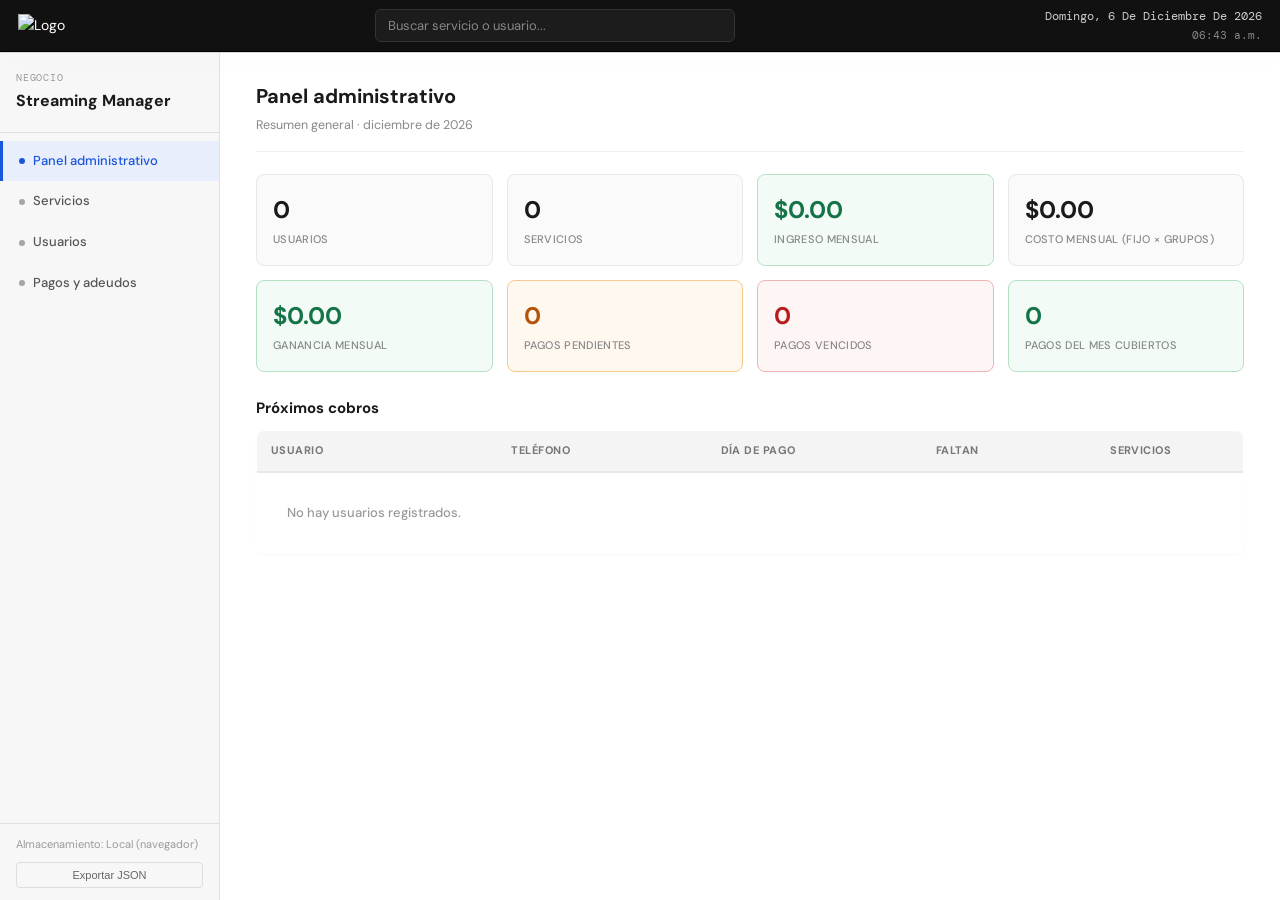
==== index1.html @ c53dc5b7 "Rename index.html to index1.html" ====
<!DOCTYPE html>
<html lang="es">
<head>
<meta charset="UTF-8" />
<meta name="viewport" content="width=device-width, initial-scale=1.0" />
<title>Gestión de Streaming</title>
<link rel="icon" type="image/png" href="https://raw.githubusercontent.com/cdelgadoffs/CGD/37dfce32a3b2aa5775fc4723b6bd94bf1e14fd45/cdelgado.PNG" />
<style>
/* (estilos iguales a la versión anterior) */
@import url('https://fonts.googleapis.com/css2?family=DM+Sans:wght@300;400;500;600;700&family=DM+Mono:wght@400;500&display=swap');
* { box-sizing: border-box; margin: 0; padding: 0; }
body { font-family: 'DM Sans', sans-serif; background: #fff; color: #1a1a1a; font-size: 14px; line-height: 1.6; }
.shell { display: flex; flex-direction: column; height: 100vh; overflow: hidden; }

/* TOPBAR */
.topbar {
  height: 52px; min-height: 52px; background: #111; color: #fff;
  display: flex; align-items: center; justify-content: space-between;
  padding: 0 18px; flex-shrink: 0; border-bottom: 1px solid #000;
}
.topbar .logo-slot { display: flex; align-items: center; height: 32px; }
.topbar .logo-slot img { max-height: 32px; display: block; }
.topbar .logo-slot .logo-placeholder { font-size: 12px; color: #777; font-family: 'DM Mono', monospace; letter-spacing: .05em; }
.topbar .datetime { text-align: right; font-family: 'DM Mono', monospace; }
.topbar .datetime .fecha { font-size: 12px; color: #ccc; text-transform: capitalize; }
.topbar .datetime .hora { font-size: 11px; color: #888; margin-top: 1px; }

.body-shell { display: flex; flex: 1; overflow: hidden; }

.topbar .search-slot { flex: 1; display: flex; justify-content: center; padding: 0 20px; }
.topbar .search-input { width: 100%; max-width: 360px; padding: 7px 12px; border-radius: 6px; border: 1px solid #333; background: #1c1c1c; color: #fff; font-size: 13px; font-family: inherit; }
.topbar .search-input::placeholder { color: #888; }
.topbar .search-input:focus { outline: none; border-color: #1a56db; background: #222; }

.search-backdrop { position: fixed; top: 52px; left: 0; right: 0; bottom: 0; background: rgba(0,0,0,.15); backdrop-filter: blur(4px); -webkit-backdrop-filter: blur(4px); z-index: 400; display: none; }
.search-backdrop.active { display: block; }
.search-results {
  position: fixed; top: 52px; left: 0; right: 0; width: 100%;
  max-height: 0; overflow: hidden;
  background: #eef0f2; border-bottom: 1px solid #d5d8db;
  box-shadow: 0 6px 24px rgba(0,0,0,.18); z-index: 401;
  transition: max-height .25s ease;
}
.search-results.active { max-height: 75vh; overflow-y: auto; }
.sr-topbar { position: sticky; top: 0; background: #e4e7ea; border-bottom: 1px solid #d0d3d6; padding: 14px 24px; display: flex; justify-content: space-between; align-items: center; z-index: 2; }
.sr-topbar .sr-count { font-size: 12px; color: #777; }
.sr-close { background: none; border: none; font-size: 18px; color: #777; cursor: pointer; }
.sr-close:hover { color: #1a1a1a; }
.sr-group { padding: 16px 24px 6px; font-size: 11px; text-transform: uppercase; letter-spacing: .04em; color: #888; font-weight: 700; }
.sr-card { margin: 0 24px 18px; border: 1px solid #d9dbde; background: #fbfbfc; padding: 16px 18px; border-radius: 4px; }
.sr-card .sr-card-head { display: flex; justify-content: space-between; align-items: center; margin-bottom: 12px; gap: 10px; }
.sr-card .sr-card-title { font-size: 15px; font-weight: 700; }
.sr-card .sr-mini-grid { display: grid; grid-template-columns: repeat(auto-fit, minmax(150px, 1fr)); gap: 10px; margin-bottom: 12px; }
.sr-card .sr-field label { display: block; font-size: 10.5px; font-weight: 600; color: #888; margin-bottom: 3px; text-transform: uppercase; letter-spacing: .02em; }
.sr-card .sr-field input, .sr-card .sr-field select { width: 100%; padding: 6px 8px; border: 1px solid #ddd; font-size: 12.5px; font-family: inherit; background: #fff; }
.sr-stats-row { display: grid; grid-template-columns: repeat(auto-fit, minmax(130px, 1fr)); gap: 10px; margin-bottom: 12px; }
.sr-stat { background: #f1f2f4; border: 1px solid #dfe1e3; padding: 10px 12px; }
.sr-stat .n { font-size: 17px; font-weight: 700; color: #1a1a1a; }
.sr-stat .l { font-size: 10px; color: #888; font-weight: 600; text-transform: uppercase; letter-spacing: .02em; margin-top: 2px; }
.sr-stat.good { background: #eaf7ee; border-color: #cdebd6; }
.sr-stat.good .n { color: #157347; }
.sr-stat.warn { background: #fdf3e3; border-color: #f2ddb2; }
.sr-stat.warn .n { color: #b45309; }
.sr-stat.danger { background: #fbe9e9; border-color: #f0c4c4; }
.sr-stat.danger .n { color: #b91c1c; }
.sr-subhead { font-size: 11px; text-transform: uppercase; letter-spacing: .03em; color: #888; font-weight: 700; margin-top: 14px; margin-bottom: 4px; }
.sr-card table { width: 100%; border-collapse: collapse; margin-top: 8px; background: #fff; }
.sr-card table th { text-align: center; font-size: 10px; text-transform: uppercase; color: #999; padding: 7px 8px; border-bottom: 2px solid #eee; }
.sr-card table th:first-child { text-align: left; }
.sr-card table td { padding: 7px 8px; font-size: 12px; border-bottom: 1px solid #f2f2f2; text-align: center; }
.sr-card table td:first-child { text-align: left; }
.sr-card table tbody tr:nth-child(even) { background: #fbfbfc; }
.sr-card table td input, .sr-card table td select { padding: 4px 6px; font-size: 11.5px; border: 1px solid #ddd; width: 100%; font-family: inherit; text-align: left; }
.sr-empty { padding: 30px 24px; color: #999; font-size: 13px; text-align: center; }
.sr-collapse { border: 1px solid #d9dbde; border-radius: 4px; margin-top: 10px; background: #fff; }
.sr-collapse summary { cursor: pointer; padding: 8px 12px; font-size: 12px; font-weight: 700; color: #555; list-style: none; }
.sr-collapse summary::-webkit-details-marker { display: none; }
.sr-collapse summary::before { content: "▸ "; }
.sr-collapse[open] summary::before { content: "▾ "; }
.sr-collapse table { margin-top: 0; border-top: 1px solid #eee; }
.sr-2col { display: grid; grid-template-columns: 1fr 1fr; gap: 14px; }
.sr-2col-box { max-height: 260px; overflow-y: auto; }
@media (max-width: 720px) { .sr-2col { grid-template-columns: 1fr; } }
@media (max-width: 820px) {
  .search-results { width: 100%; }
  .sr-card .sr-mini-grid { grid-template-columns: 1fr; }
}

/* SIDEBAR PRINCIPAL */
.sidebar { width: 220px; min-width: 220px; border-right: 1px solid #e0e0e0; background: #f7f7f7; display: flex; flex-direction: column; flex-shrink: 0; }
.sb-header { padding: 18px 16px; border-bottom: 1px solid #e0e0e0; }
.sb-badge { font-family: 'DM Mono', monospace; font-size: 10px; color: #999; letter-spacing: .08em; text-transform: uppercase; }
.sb-title { font-size: 16px; font-weight: 700; margin-top: 2px; }
.sb-nav { padding: 8px 0; flex: 1; overflow-y: auto; }
.nav-item { display: flex; align-items: center; gap: 8px; padding: 10px 16px; cursor: pointer; border-left: 3px solid transparent; font-size: 13px; color: #555; transition: all .15s; font-weight: 500; }
.nav-item:hover { background: #ececec; color: #1a1a1a; }
.nav-item.active { border-left-color: #1a56db; background: #e8eefc; color: #1a56db; }
.nav-dot { width: 6px; height: 6px; border-radius: 50%; background: currentColor; opacity: .5; flex-shrink: 0; }
.nav-item.active .nav-dot { opacity: 1; }
.sb-footer { padding: 12px 16px; border-top: 1px solid #e0e0e0; font-size: 11px; color: #999; }
.sb-footer button { width: 100%; margin-top: 8px; background: none; border: 1px solid #ddd; border-radius: 4px; padding: 6px; font-size: 11px; color: #666; cursor: pointer; }
.sb-footer button:hover { background: #eee; }

/* SIDEBAR 2: SERVICIOS */
.sidebar-secundario {
  width: 240px;
  min-width: 240px;
  border-right: 1px solid #e8e8e8;
  background: #fafafa;
  display: flex;
  flex-direction: column;
  flex-shrink: 0;
}
.sidebar-secundario.hidden { display: none; }
.ss-header { padding: 12px 16px; border-bottom: 1px solid #e8e8e8; display: flex; align-items: center; justify-content: space-between; gap: 8px; }
.ss-header .ss-title { font-size: 13px; font-weight: 700; }
.ss-header .ss-count { font-size: 11px; color: #999; margin-top: 2px; }
.ss-add { background: #1a1a1a; color: #fff; border: none; width: 26px; height: 26px; border-radius: 5px; font-size: 16px; cursor: pointer; flex-shrink: 0; display: flex; align-items: center; justify-content: center; }
.ss-add:hover { background: #333; }
.ss-list { flex: 1; overflow-y: auto; padding: 6px 0; }
.ss-item { padding: 10px 16px; cursor: pointer; border-left: 3px solid transparent; transition: all .15s; }
.ss-item:hover { background: #eee; }
.ss-item.active { border-left-color: #1a56db; background: #e8eefc; }
.ss-item-flash { background: #c7d9f9 !important; }
.ss-item .ss-item-title { font-size: 13px; font-weight: 600; color: #1a1a1a; }
.ss-item .ss-item-sub { font-size: 11px; color: #888; margin-top: 2px; }
.ss-item .ss-expand-icon { font-size: 12px; color: #aaa; margin-left: 8px; }
.ss-empty { padding: 24px 16px; color: #999; font-size: 12px; text-align: center; }

/* SIDEBAR 3: GRUPOS INTERNOS DEL SERVICIO */
.sidebar-grupos {
  width: 200px;
  min-width: 200px;
  border-right: 1px solid #e8e8e8;
  background: #f3f3f3;
  display: flex;
  flex-direction: column;
  flex-shrink: 0;
}
.sidebar-grupos.hidden { display: none; }
.sg-header { padding: 12px 14px; border-bottom: 1px solid #e8e8e8; display: flex; align-items: center; justify-content: space-between; }
.sg-header .sg-title { font-size: 12px; font-weight: 700; text-transform: uppercase; letter-spacing: .04em; color: #666; }
.sg-add { background: #1a1a1a; color: #fff; border: none; width: 24px; height: 24px; border-radius: 4px; font-size: 14px; cursor: pointer; display: flex; align-items: center; justify-content: center; }
.sg-add:hover { background: #333; }
.sg-list { flex: 1; overflow-y: auto; padding: 4px 0; }
.sg-item {
  padding: 8px 14px;
  cursor: pointer;
  border-left: 3px solid transparent;
  transition: all .15s;
}
.sg-item:hover { background: #e8e8e8; }
.sg-item.active { border-left-color: #1a56db; background: #e0e8f7; }
.sg-item .sg-item-title { font-size: 12.5px; font-weight: 600; color: #1a1a1a; }
.sg-item .sg-item-sub { font-size: 10px; color: #888; margin-top: 1px; }

/* MAIN */
.main { flex: 1; overflow-y: auto; padding: 28px 36px; background: #fff; }
.page-header { margin-bottom: 22px; padding-bottom: 16px; border-bottom: 1px solid #eee; display: flex; justify-content: space-between; align-items: flex-end; flex-wrap: wrap; gap: 12px; }
.page-title { font-size: 20px; font-weight: 700; }
.page-sub { font-size: 12.5px; color: #888; margin-top: 3px; }

/* BUTTONS */
.btn { border: none; border-radius: 5px; font-size: 13px; font-weight: 500; cursor: pointer; padding: 8px 16px; transition: background .15s; font-family: inherit; }
.btn-primary { background: #1a1a1a; color: #fff; }
.btn-primary:hover { background: #333; }
.btn-outline { background: none; border: 1px solid #ccc; color: #444; }
.btn-outline:hover { background: #f0f0f0; }
.btn-danger { background: none; border: 1px solid #f0b4b4; color: #b91c1c; }
.btn-danger:hover { background: #fee2e2; }
.btn-sm { padding: 4px 10px; font-size: 12px; }
.btn:disabled { opacity: .4; cursor: not-allowed; }

/* CARDS / GRID */
.grid-cards { display: grid; grid-template-columns: repeat(auto-fill, minmax(220px, 1fr)); gap: 14px; margin-bottom: 24px; }
.stat-card { background: #fafafa; border: 1px solid #e8e8e8; border-radius: 8px; padding: 16px; }
.stat-card .n { font-size: 24px; font-weight: 700; }
.stat-card .l { font-size: 11px; color: #888; font-weight: 500; margin-top: 2px; text-transform: uppercase; letter-spacing: .03em; }
.stat-card.warn { border-color: #f5c98f; background: #fff8ef; }
.stat-card.warn .n { color: #b45309; }
.stat-card.danger { border-color: #f0b4b4; background: #fef5f5; }
.stat-card.danger .n { color: #b91c1c; }
.stat-card.good { border-color: #b7e0c4; background: #f2fbf5; }
.stat-card.good .n { color: #157347; }

/* TABLE */
table { width: 100%; border-collapse: collapse; background: #fff; border: 1px solid #e5e5e5; border-radius: 8px; overflow: hidden; box-shadow: 0 1px 2px rgba(0,0,0,.03); }
thead th { background: #f4f4f5; text-align: center; font-size: 11px; text-transform: uppercase; letter-spacing: .04em; color: #777; font-weight: 700; padding: 11px 14px; border-bottom: 2px solid #e8e8e8; }
thead th:first-child { text-align: left; }
tbody td { padding: 11px 14px; border-bottom: 1px solid #f2f2f2; font-size: 13px; vertical-align: middle; text-align: center; }
tbody td:first-child { text-align: left; font-weight: 500; }
tbody tr:last-child td { border-bottom: none; }
tbody tr:nth-child(even) { background: #fbfbfc; }
tbody tr:hover { background: #f0f4fb; }
.tbl-actions { display: flex; gap: 6px; justify-content: center; }
.empty-row td { text-align: center; color: #999; padding: 30px; }

.badge { display: inline-block; padding: 2px 8px; border-radius: 10px; font-size: 11px; font-weight: 500; }
.badge-ok { background: #e2f6e8; color: #157347; }
.badge-warn { background: #fdf0dc; color: #b45309; }
.badge-danger { background: #fde3e3; color: #b91c1c; }
.badge-neutral { background: #eee; color: #666; }
.fila-urgente { background: #fef2f2 !important; }
.fila-urgente:hover { background: #fde3e3 !important; }

/* FORM */
.form-row { margin-bottom: 14px; }
.form-row label { display: block; font-size: 12.5px; font-weight: 600; margin-bottom: 5px; color: #333; }
.form-row .hint { font-size: 11px; color: #999; margin-top: 3px; }
input[type=text], input[type=number], input[type=tel], input[type=password], select, textarea {
  width: 100%; padding: 8px 10px; border: 1px solid #ddd; border-radius: 5px; font-size: 13px; font-family: inherit; background: #fff;
}
input:focus, select:focus, textarea:focus { outline: none; border-color: #1a56db; }
.form-grid2 { display: grid; grid-template-columns: 1fr 1fr; gap: 12px; }
.chip-list { display: flex; flex-wrap: wrap; gap: 6px; margin-top: 6px; }
.chip { display: flex; align-items: center; gap: 6px; background: #eef2ff; color: #1a56db; border-radius: 14px; padding: 4px 10px; font-size: 12px; }
.chip button { background: none; border: none; color: #1a56db; cursor: pointer; font-weight: 700; font-size: 13px; line-height: 1; }

/* MODAL */
.modal-overlay { position: fixed; inset: 0; background: rgba(0,0,0,.4); display: none; align-items: center; justify-content: center; z-index: 1000; padding: 20px; }
.modal-overlay.active { display: flex; }
.modal-content { background: #fff; border-radius: 10px; padding: 22px 26px; max-width: 600px; width: 100%; max-height: 88vh; overflow-y: auto; box-shadow: 0 20px 40px rgba(0,0,0,.2); }
.modal-content h3 { font-size: 17px; font-weight: 700; margin-bottom: 16px; }
.modal-content-wide { max-width: 660px; }
.modal-section { border-top: 1px solid #eee; margin-top: 18px; padding-top: 16px; }
.modal-section:first-of-type { border-top: none; margin-top: 0; padding-top: 0; }
.modal-section-title { font-size: 11px; text-transform: uppercase; letter-spacing: .04em; color: #888; font-weight: 700; margin-bottom: 12px; }
.modal-actions { display: flex; gap: 10px; justify-content: flex-end; margin-top: 18px; }

/* Campos personalizados en servicio */
.campo-item { display: flex; align-items: center; gap: 8px; margin-bottom: 6px; }
.campo-item input { flex: 1; }
.campo-item .btn-remove { background: none; border: none; color: #b91c1c; cursor: pointer; font-size: 14px; }

/* Grupos internos en modal servicio - lista de nombres */
.grupo-interno-item {
  display: flex;
  align-items: center;
  gap: 8px;
  margin-bottom: 6px;
  background: #fafafa;
  padding: 6px 10px;
  border-radius: 4px;
  border: 1px solid #eee;
}
.grupo-interno-item input { flex: 1; }
.grupo-interno-item .btn-remove { background: none; border: none; color: #b91c1c; cursor: pointer; font-size: 14px; }

/* Asignación con campos personalizados y grupo interno */
.svc-assign-block { border: 1px solid #e8e8e8; border-radius: 6px; padding: 12px; margin-bottom: 10px; background: #fafafa; }
.svc-assign-block .top { display: flex; justify-content: space-between; align-items: center; margin-bottom: 8px; }
.svc-assign-block .top strong { font-size: 13px; }
.svc-assign-block .remove-btn { background: none; border: none; color: #b91c1c; cursor: pointer; font-size: 12px; }
.svc-assign-block .detalle { font-size: 12px; color: #666; margin-top: 4px; }
.svc-assign-block .detalle span { display: inline-block; margin-right: 12px; }

/* DISPARADOR VERTICAL: HISTORIAL DE PAGOS */
.historial-trigger {
  position: fixed;
  top: 50%;
  right: 0;
  transform: translateY(-50%);
  writing-mode: vertical-rl;
  transform-origin: center;
  background: #1a1a1a;
  color: #fff;
  border: none;
  border-radius: 6px 0 0 6px;
  padding: 16px 8px;
  font-size: 11.5px;
  font-weight: 600;
  letter-spacing: .04em;
  cursor: pointer;
  z-index: 500;
  display: none;
  align-items: center;
  gap: 6px;
  transition: right .22s ease, background .15s;
  box-shadow: -2px 0 6px rgba(0,0,0,.12);
}
.historial-trigger span { transform: rotate(180deg); display: inline-block; }
.historial-trigger:hover { background: #333; }
.historial-trigger.visible { display: inline-flex; }
@media (max-width: 720px) { .historial-trigger { display: none !important; } }

/* SIDEBAR DERECHO: HISTORIAL DE PAGOS DEL USUARIO */
.sidebar-historial {
  width: 280px;
  min-width: 280px;
  border-left: 1px solid #e8e8e8;
  background: #fafafa;
  display: flex;
  flex-direction: column;
  flex-shrink: 0;
}
.sidebar-historial.hidden { display: none; }
.sh-header { padding: 14px 16px; border-bottom: 1px solid #e8e8e8; display: flex; align-items: center; justify-content: space-between; }
.sh-header .sh-title { font-size: 13px; font-weight: 700; }
.sh-header .sh-sub { font-size: 11px; color: #999; margin-top: 2px; }
.sh-close { background: none; border: none; font-size: 16px; color: #999; cursor: pointer; }
.sh-close:hover { color: #1a1a1a; }
.sh-list { flex: 1; overflow-y: auto; padding: 10px 12px; }
.sh-item { display: flex; align-items: center; justify-content: space-between; gap: 8px; padding: 10px 12px; border-radius: 6px; background: #fff; border: 1px solid #eee; margin-bottom: 8px; }
.sh-item.sh-current { border-color: #1a56db; background: #eef2fd; }
.sh-item-main { display: flex; flex-direction: column; gap: 2px; }
.sh-item-label { font-size: 12.5px; font-weight: 600; color: #1a1a1a; text-transform: capitalize; }
.sh-current-tag { font-size: 10px; color: #1a56db; font-weight: 700; text-transform: uppercase; letter-spacing: .03em; }
.sh-item-monto { font-size: 11px; color: #999; }
.sh-empty { padding: 24px 12px; color: #999; font-size: 12px; text-align: center; }
@media (max-width: 720px) {
  .sidebar-historial { display: none !important; }
}

/* Acordeón de servicios y accesos (dashboard de usuario) */
.svc-acc-list { display: flex; flex-direction: column; gap: 10px; }
.svc-acc-item { border: 1px solid #e5e5e5; border-radius: 8px; background: #fff; overflow: hidden; }
.svc-acc-header { display: flex; align-items: center; justify-content: space-between; gap: 10px; padding: 12px 16px; cursor: pointer; background: #fafafa; transition: background .15s; }
.svc-acc-header:hover { background: #eef2fb; }
.svc-acc-title { display: flex; align-items: center; gap: 10px; flex-wrap: wrap; }
.svc-badge { display: inline-block; background: #1a1a1a; color: #fff; padding: 4px 11px; border-radius: 5px; font-size: 12.5px; font-weight: 600; }
.svc-acc-sub { font-size: 12px; color: #888; }
.svc-acc-caret { color: #999; font-size: 11px; transition: transform .18s; flex-shrink: 0; }
.svc-acc-item.expanded .svc-acc-caret { transform: rotate(180deg); }
.svc-acc-body { max-height: 0; overflow: hidden; transition: max-height .22s ease; border-top: 1px solid transparent; }
.svc-acc-item.expanded .svc-acc-body { max-height: 600px; border-top-color: #eee; }
.svc-kv { display: flex; flex-direction: column; padding: 4px 16px 10px; }
.svc-kv-row { display: flex; align-items: baseline; gap: 14px; padding: 10px 0; border-bottom: 1px solid #f4f4f4; }
.svc-kv-row:last-child { border-bottom: none; }
.svc-kv-label { flex: 0 0 160px; font-size: 10.5px; text-transform: uppercase; letter-spacing: .05em; color: #999; font-weight: 700; }
.svc-kv-value { flex: 1; font-size: 13.5px; color: #1a1a1a; font-weight: 500; word-break: break-word; }
.svc-kv-value.muted { color: #b3b3b3; font-weight: 400; font-style: italic; }

.placeholder-msg { padding: 50px 20px; text-align: center; color: #999; }
.toast { position: fixed; bottom: 20px; right: 20px; background: #1a1a1a; color: #fff; padding: 10px 18px; border-radius: 6px; font-size: 13px; z-index: 2000; opacity: 0; transform: translateY(10px); transition: all .2s; pointer-events: none; }
.toast.show { opacity: 1; transform: translateY(0); }

@media (max-width: 720px) {
  .body-shell { flex-direction: column; height: auto; overflow: visible; }
  .sidebar, .sidebar-grupos, .sidebar-secundario { width: 100%; min-width: unset; flex-direction: row; overflow-x: auto; }
  .sb-header, .sb-footer, .sg-header, .ss-header { display: none; }
  .sb-nav, .sg-list, .ss-list { display: flex; padding: 6px; }
  .nav-item, .sg-item, .ss-item { border-left: none; border-bottom: 3px solid transparent; white-space: nowrap; }
  .nav-item.active, .sg-item.active, .ss-item.active { border-left: none; border-bottom-color: #1a56db; }
  .main { padding: 16px; height: auto; overflow: visible; }
  .form-grid2 { grid-template-columns: 1fr; }
  .topbar .fecha { font-size: 11px; }
}
</style>
</head>
<body>
<div class="shell">
  <div class="topbar">
    <div class="logo-slot" id="logoSlot"><img src="https://raw.githubusercontent.com/cdelgadoffs/CGD/37dfce32a3b2aa5775fc4723b6bd94bf1e14fd45/cdelgado.PNG" alt="Logo" /></div>
    <div class="search-slot">
      <input type="text" class="search-input" id="buscadorGlobal" placeholder="Buscar servicio o usuario..." autocomplete="off" />
    </div>
    <div class="datetime">
      <div class="fecha" id="topFecha">-</div>
      <div class="hora" id="topHora">-</div>
    </div>
  </div>

  <div class="search-backdrop" id="searchBackdrop"></div>
  <div class="search-results" id="searchResults"></div>

  <div class="body-shell">
    <!-- SIDEBAR PRINCIPAL (SB1) -->
    <aside class="sidebar">
      <div class="sb-header">
        <div class="sb-badge">Negocio</div>
        <div class="sb-title">Streaming Manager</div>
      </div>
      <nav class="sb-nav" id="navMain">
        <div class="nav-item active" data-vista="dashboard"><span class="nav-dot"></span> Panel administrativo</div>
        <div class="nav-item" data-vista="servicios"><span class="nav-dot"></span> Servicios</div>
        <div class="nav-item" data-vista="usuarios"><span class="nav-dot"></span> Usuarios</div>
        <div class="nav-item" data-vista="pagos"><span class="nav-dot"></span> Pagos y adeudos</div>
      </nav>
      <div class="sb-footer">
        Almacenamiento: <span id="storageMode">Local (navegador)</span>
        <button id="btnExport">Exportar JSON</button>
      </div>
    </aside>

    <!-- SIDEBAR 2: SERVICIOS (SB2) -->
    <aside class="sidebar-secundario hidden" id="sidebarSecundario">
      <div class="ss-header">
        <div>
          <div class="ss-title" id="ssTitle">Servicios</div>
          <div class="ss-count" id="ssCount">0</div>
        </div>
        <button class="ss-add" id="ssAddBtn" title="Nuevo servicio">+</button>
      </div>
      <div class="ss-list" id="ssList"></div>
    </aside>

    <!-- SIDEBAR 3: GRUPOS INTERNOS (SB3) - solo visible cuando hay un servicio seleccionado -->
    <aside class="sidebar-grupos hidden" id="sidebarGrupos">
      <div class="sg-header">
        <div class="sg-title">Grupos</div>
        <button class="sg-add" id="sgAddBtn" title="Agregar grupo al servicio">+</button>
      </div>
      <div class="sg-list" id="sgList"></div>
    </aside>

    <main class="main" id="main"></main>

    <!-- SIDEBAR DERECHO: HISTORIAL DE PAGOS (solo vista Usuarios) -->
    <aside class="sidebar-historial hidden" id="sidebarHistorial">
      <div class="sh-header">
        <div>
          <div class="sh-title">Historial de pagos</div>
          <div class="sh-sub" id="shSub">-</div>
        </div>
        <button class="sh-close" id="shCloseBtn" title="Cerrar">✕</button>
      </div>
      <div class="sh-list" id="shList"></div>
    </aside>
  </div>
</div>

<div class="toast" id="toast"></div>

<button class="historial-trigger" id="historialTrigger" title="Historial de pagos">
  <span>Historial</span>
</button>

<!-- MODAL SERVICIO (con gestor de grupos internos y cantidad común) -->
<div class="modal-overlay" id="modalServicio">
  <div class="modal-content modal-content-wide">
    <h3 id="tituloModalServicio">Nuevo servicio</h3>

    <div class="modal-section">
      <div class="modal-section-title">Datos básicos</div>
      <div class="form-row">
        <label>Nombre del servicio</label>
        <input type="text" id="svcNombre" />
      </div>
      <div class="form-grid2">
        <div class="form-row">
          <label>Costo mensual fijo</label>
          <input type="number" id="svcCosto" min="0" step="0.01" />
          <div class="hint">Lo que pagas por el servicio completo (se multiplica por el número de grupos).</div>
        </div>
        <div class="form-row">
          <label>Precio por usuario</label>
          <input type="number" id="svcPrecio" min="0" step="0.01" />
          <div class="hint">Precio mensual que le cobras a cada persona.</div>
        </div>
      </div>
    </div>

    <div class="modal-section">
      <div class="modal-section-title">Cuentas y grupos</div>
      <div class="form-row">
        <label>Tipo de grupo</label>
        <select id="svcTipoGrupo">
          <option value="individual">Individual (cada grupo paga el costo completo)</option>
          <option value="compartido">Compartido (el costo se reparte entre todos los grupos)</option>
        </select>
        <div class="hint" id="svcTipoGrupoHint">Individual: el costo fijo se multiplica por cada grupo.</div>
      </div>
      <div class="form-row">
        <label>Cuentas por grupo</label>
        <input type="number" id="svcCuentasPorGrupo" min="1" step="1" value="1" />
        <div class="hint">Todos los grupos comparten esta misma cantidad de cuentas.</div>
      </div>
      <div class="form-row" style="margin-bottom:0;">
        <label>Grupos internos</label>
        <div id="gruposInternosContainer"></div>
        <button class="btn btn-outline btn-sm" id="btnAgregarGrupoInterno" style="margin-top:8px;">+ Agregar grupo</button>
      </div>
    </div>

    <div class="modal-section">
      <div class="modal-section-title">Campos personalizados</div>
      <div class="hint" style="margin-top:-4px; margin-bottom:10px;">Aparecerán al asignar este servicio a un usuario (ej. Correo, PIN, Perfil).</div>
      <div id="camposContainer"></div>
      <div style="display:flex;gap:8px;margin-top:8px;">
        <input type="text" id="nuevoCampoNombre" style="flex:1;" />
        <button class="btn btn-outline btn-sm" id="btnAgregarCampo">Agregar</button>
      </div>
    </div>

    <div class="modal-actions">
      <button class="btn btn-outline" id="cancelServicio">Cancelar</button>
      <button class="btn btn-primary" id="confirmServicio">Guardar</button>
    </div>
  </div>
</div>

<!-- MODAL USUARIO -->
<div class="modal-overlay" id="modalUsuario">
  <div class="modal-content">
    <h3 id="tituloModalUsuario">Nuevo usuario</h3>
    <div class="form-row">
      <label>Nombre</label>
      <input type="text" id="usrNombre" />
    </div>
    <div class="form-grid2">
      <div class="form-row">
        <label>Teléfono</label>
        <input type="tel" id="usrTelefono" />
      </div>
      <div class="form-row">
        <label>Día de pago (1-31)</label>
        <input type="number" id="usrDiaPago" min="1" max="31" />
      </div>
    </div>

    <div class="form-row">
      <label>Servicios asociados</label>
      <div id="usrServiciosAsignados"></div>
      <select id="selectAgregarServicio" style="margin-top:8px;">
        <option value="">+ Agregar servicio...</option>
      </select>
    </div>

    <div class="modal-actions">
      <button class="btn btn-outline" id="cancelUsuario">Cancelar</button>
      <button class="btn btn-primary" id="confirmUsuario">Guardar</button>
    </div>
  </div>
</div>

<!-- MODAL ASIGNACIÓN DE SERVICIO A USUARIO (incluye selector de grupo interno) -->
<div class="modal-overlay" id="modalAsignacion">
  <div class="modal-content">
    <h3 id="tituloModalAsignacion">Datos de acceso del servicio</h3>

    <div class="modal-section" style="border-top:none;margin-top:0;padding-top:0;">
      <div class="form-row">
        <label>Grupo (cuenta)</label>
        <select id="asigGrupoInterno"></select>
        <div class="hint" id="asigGrupoHint">Selecciona a qué grupo de cuentas pertenece este usuario dentro del servicio.</div>
      </div>
      <div class="form-row" style="margin-bottom:0;">
        <label>Precio mensual acordado</label>
        <input type="number" id="asigPrecio" min="0" step="0.01" />
        <div class="hint">Por defecto toma el precio del servicio, puedes ajustarlo (descuento).</div>
      </div>
    </div>

    <div class="modal-section" id="asigCamposSection">
      <div class="modal-section-title">Campos personalizados</div>
      <div id="asigCamposPersonalizados"></div>
    </div>

    <div class="modal-actions">
      <button class="btn btn-outline" id="cancelAsignacion">Cancelar</button>
      <button class="btn btn-primary" id="confirmAsignacion">Guardar</button>
    </div>
  </div>
</div>

<script>
/* =========================================================
   CAPA DE PERSISTENCIA
========================================================= */
const STORAGE_DRIVER = 'localStorage';
const LS_KEY = 'streamingAppData';

const Storage = {
  async load() {
    const raw = localStorage.getItem(LS_KEY);
    return raw ? JSON.parse(raw) : null;
  },
  async save(data) {
    localStorage.setItem(LS_KEY, JSON.stringify(data));
  }
};

/* =========================================================
   ESTADO
========================================================= */
let db = {
  servicios: [],
  usuarios: [],
  pagos: []
};
let vistaActual = 'dashboard';
let editandoServicioId = null;
let editandoUsuarioId = null;
let servicioSeleccionadoId = null;
let grupoInternoSeleccionadoId = null;
let sidebarGruposVisible = false;
let usuarioSeleccionadoId = null;
let historialPagosVisible = false;
let asignacionesTemp = [];
let asignacionEditIndex = null;

const main = document.getElementById('main');

function uid(prefix) { return prefix + '_' + Date.now() + '_' + Math.floor(Math.random() * 1000); }

function money(n) {
  n = Number(n) || 0;
  return '$' + n.toLocaleString('es-MX', { minimumFractionDigits: 2, maximumFractionDigits: 2 });
}

function showToast(msg) {
  const t = document.getElementById('toast');
  t.textContent = msg;
  t.classList.add('show');
  setTimeout(() => t.classList.remove('show'), 2200);
}

async function persist() {
  await Storage.save(db);
}

/* =========================================================
   CÁLCULOS DE NEGOCIO
========================================================= */
function periodoActual() {
  const d = new Date();
  return d.getFullYear() + '-' + String(d.getMonth() + 1).padStart(2, '0');
}

function pagoRegistrado(usuarioId, servicioId, periodo) {
  return db.pagos.find(p => p.usuarioId === usuarioId && p.servicioId === servicioId && p.periodo === periodo);
}

function diasParaProximoPago(diaPago) {
  const hoy = new Date();
  let venc = new Date(hoy.getFullYear(), hoy.getMonth(), diaPago);
  if (venc < new Date(hoy.getFullYear(), hoy.getMonth(), hoy.getDate())) {
    venc = new Date(hoy.getFullYear(), hoy.getMonth() + 1, diaPago);
  }
  return Math.round((venc - new Date(hoy.getFullYear(), hoy.getMonth(), hoy.getDate())) / 86400000);
}

function totalCuentasServicio(servicio) {
  if (!servicio.gruposInternos) return 0;
  return servicio.gruposInternos.reduce((acc, g) => acc + (Number(g.cantidadCuentas) || 0), 0);
}

function costoTotalServicio(servicio) {
  const numGrupos = servicio.gruposInternos ? servicio.gruposInternos.length : 0;
  const costoMensual = Number(servicio.costoMensual) || 0;
  if (servicio.tipoGrupo === 'compartido') {
    return costoMensual;
  }
  return costoMensual * numGrupos;
}

function ingresoPorServicio(servicioId) {
  let total = 0;
  db.usuarios.forEach(u => {
    u.servicios.forEach(a => {
      if (a.servicioId === servicioId) total += Number(a.precio) || 0;
    });
  });
  return total;
}

function ingresoGrupo(servicioId, grupoId) {
  let total = 0;
  db.usuarios.forEach(u => {
    u.servicios.forEach(a => {
      if (a.servicioId === servicioId && a.grupoInternoId === grupoId) {
        total += Number(a.precio) || 0;
      }
    });
  });
  return total;
}

function costoGrupo(servicioId, grupoId) {
  const servicio = db.servicios.find(s => s.id === servicioId);
  if (!servicio) return 0;
  const numGrupos = servicio.gruposInternos ? servicio.gruposInternos.length : 0;
  if (numGrupos === 0) return 0;
  return (Number(servicio.costoMensual) || 0) / numGrupos;
}

function gananciaGrupo(servicioId, grupoId) {
  const servicio = db.servicios.find(s => s.id === servicioId);
  if (!servicio) return ingresoGrupo(servicioId, grupoId);
  const costoMensual = Number(servicio.costoMensual) || 0;
  let costoAtribuido = costoMensual;
  if (servicio.tipoGrupo === 'compartido') {
    const numGrupos = servicio.gruposInternos ? servicio.gruposInternos.length : 0;
    costoAtribuido = numGrupos > 0 ? costoMensual / numGrupos : 0;
  }
  return ingresoGrupo(servicioId, grupoId) - costoAtribuido;
}

function cuentasUsadasEnGrupo(servicioId, grupoId) {
  return db.usuarios.reduce((acc, u) => acc + u.servicios.filter(s => s.servicioId === servicioId && s.grupoInternoId === grupoId).length, 0);
}

function costoMensualTotal() {
  let total = 0;
  db.servicios.forEach(s => { total += costoTotalServicio(s); });
  return total;
}

function ingresoMensualTotal() {
  let total = 0;
  db.usuarios.forEach(u => u.servicios.forEach(s => total += Number(s.precio) || 0));
  return total;
}

function gananciaMensual() {
  return ingresoMensualTotal() - costoMensualTotal();
}

/* =========================================================
   NAVEGACIÓN
========================================================= */
document.querySelectorAll('#navMain .nav-item').forEach(el => {
  el.addEventListener('click', () => {
    vistaActual = el.dataset.vista;
    document.querySelectorAll('#navMain .nav-item').forEach(x => x.classList.remove('active'));
    el.classList.add('active');
    if (vistaActual !== 'servicios') {
      servicioSeleccionadoId = null;
      grupoInternoSeleccionadoId = null;
    }
    if (vistaActual !== 'usuarios') { usuarioSeleccionadoId = null; historialPagosVisible = false; }
    render();
  });
});

function render() {
  renderSidebars();
  if (vistaActual === 'dashboard') renderDashboard();
  else if (vistaActual === 'servicios') renderServicios();
  else if (vistaActual === 'usuarios') renderUsuarios();
  else if (vistaActual === 'pagos') renderPagos();
}

function irAUsuario(usuarioId) {
  vistaActual = 'usuarios';
  usuarioSeleccionadoId = usuarioId;
  document.querySelectorAll('#navMain .nav-item').forEach(x => x.classList.remove('active'));
  const navItem = document.querySelector('#navMain [data-vista="usuarios"]');
  if (navItem) navItem.classList.add('active');
  servicioSeleccionadoId = null;
  grupoInternoSeleccionadoId = null;
  sidebarGruposVisible = false;
  render();
}

/* =========================================================
   TOPBAR: fecha/hora
========================================================= */
function actualizarReloj() {
  const ahora = new Date();
  const fecha = ahora.toLocaleDateString('es-MX', { weekday: 'long', day: 'numeric', month: 'long', year: 'numeric' });
  const hora = ahora.toLocaleTimeString('es-MX', { hour: '2-digit', minute: '2-digit' });
  document.getElementById('topFecha').textContent = fecha;
  document.getElementById('topHora').textContent = hora;
}

/* =========================================================
   RENDER DE SIDEBARS
========================================================= */
function renderSidebars() {
  const sbServicios = document.getElementById('sidebarSecundario');
  const sbGrupos = document.getElementById('sidebarGrupos');
  const ssList = document.getElementById('ssList');
  const ssTitle = document.getElementById('ssTitle');
  const ssCount = document.getElementById('ssCount');
  const ssAddBtn = document.getElementById('ssAddBtn');

  if (vistaActual === 'servicios' || vistaActual === 'usuarios') {
    sbServicios.classList.remove('hidden');
  } else {
    sbServicios.classList.add('hidden');
  }

  const hayServicioSeleccionado = servicioSeleccionadoId !== null && db.servicios.some(s => s.id === servicioSeleccionadoId);
  if (vistaActual === 'servicios' && hayServicioSeleccionado && sidebarGruposVisible) {
    sbGrupos.classList.remove('hidden');
  } else {
    sbGrupos.classList.add('hidden');
  }

  const sbHistorial = document.getElementById('sidebarHistorial');
  const historialTrigger = document.getElementById('historialTrigger');

  if (vistaActual === 'servicios') {
    ssTitle.textContent = 'Servicios';
    ssCount.textContent = db.servicios.length + ' registrado(s)';
    ssAddBtn.disabled = false;
    ssAddBtn.onclick = () => abrirModalServicio(null);
    if (db.servicios.length === 0) {
      ssList.innerHTML = `<div class="ss-empty">Sin servicios. Usa "+" para crear el primero.</div>`;
    } else {
      if (!servicioSeleccionadoId || !db.servicios.some(s => s.id === servicioSeleccionadoId)) {
        servicioSeleccionadoId = db.servicios[0].id;
      }
      ssList.innerHTML = db.servicios.map(s => {
        const totalCuentas = totalCuentasServicio(s);
        const isActive = s.id === servicioSeleccionadoId;
        return `
          <div class="ss-item ${isActive ? 'active' : ''}" data-servicio="${s.id}">
            <div class="ss-item-title">${s.nombre}</div>
            <div class="ss-item-sub">${money(s.precioMensual)}/mes · ${totalCuentas} cuentas</div>
          </div>
        `;
      }).join('');
      ssList.querySelectorAll('[data-servicio]').forEach(el => {
        const servicioId = el.dataset.servicio;
        el.addEventListener('click', () => {
          servicioSeleccionadoId = servicioId;
          grupoInternoSeleccionadoId = null;
          sidebarGruposVisible = false;
          renderSidebars();
          renderServicios();
        });
        el.addEventListener('dblclick', () => {
          servicioSeleccionadoId = servicioId;
          sidebarGruposVisible = true;
          renderSidebars();
          renderServicios();
          const target = document.querySelector(`[data-servicio="${servicioId}"]`);
          if (target) {
            target.classList.add('ss-item-flash');
            setTimeout(() => target.classList.remove('ss-item-flash'), 500);
          }
        });
      });

      if (hayServicioSeleccionado) {
        renderGruposSidebar();
      }
    }
  } else if (vistaActual === 'usuarios') {
    ssTitle.textContent = 'Usuarios';
    ssCount.textContent = db.usuarios.length + ' registrado(s)';
    ssAddBtn.disabled = db.servicios.length === 0;
    ssAddBtn.onclick = () => abrirModalUsuario(null);
    if (db.usuarios.length === 0) {
      ssList.innerHTML = `<div class="ss-empty">${db.servicios.length === 0 ? 'Crea un servicio primero.' : 'Sin usuarios. Usa "+" para crear el primero.'}</div>`;
    } else {
      if (!usuarioSeleccionadoId || !db.usuarios.some(u => u.id === usuarioSeleccionadoId)) {
        usuarioSeleccionadoId = db.usuarios[0].id;
      }
      ssList.innerHTML = db.usuarios.map(u => `
        <div class="ss-item ${u.id === usuarioSeleccionadoId ? 'active' : ''}" data-sel="${u.id}">
          <div class="ss-item-title">${u.nombre}</div>
          <div class="ss-item-sub">Día ${u.diaPago} · ${u.servicios.length} servicio(s)</div>
        </div>
      `).join('');
      ssList.querySelectorAll('[data-sel]').forEach(el => el.addEventListener('click', () => {
        usuarioSeleccionadoId = el.dataset.sel;
        renderSidebars();
        renderUsuarios();
      }));
    }
  }

  const hayUsuarioSeleccionado = usuarioSeleccionadoId !== null && db.usuarios.some(u => u.id === usuarioSeleccionadoId);
  if (vistaActual !== 'usuarios' || !hayUsuarioSeleccionado) {
    historialPagosVisible = false;
  }
  if (vistaActual === 'usuarios' && hayUsuarioSeleccionado && historialPagosVisible) {
    sbHistorial.classList.remove('hidden');
    historialTrigger.classList.remove('visible');
  } else {
    sbHistorial.classList.add('hidden');
    if (vistaActual === 'usuarios' && hayUsuarioSeleccionado) {
      historialTrigger.classList.add('visible');
    } else {
      historialTrigger.classList.remove('visible');
    }
  }
}

function renderGruposSidebar() {
  const sgList = document.getElementById('sgList');
  const sgAddBtn = document.getElementById('sgAddBtn');
  sgAddBtn.onclick = () => agregarGrupoInternoAlServicio();

  const servicio = db.servicios.find(s => s.id === servicioSeleccionadoId);
  if (!servicio) {
    sgList.innerHTML = `<div class="sg-item" style="cursor:default;color:#999;font-size:12px;padding:12px 14px;">Selecciona un servicio</div>`;
    return;
  }

  const grupos = servicio.gruposInternos || [];
  if (grupos.length === 0) {
    sgList.innerHTML = `<div class="sg-item" style="cursor:default;color:#999;font-size:12px;padding:12px 14px;">Sin grupos</div>`;
    grupoInternoSeleccionadoId = null;
    return;
  }

  // Nota: NO reasignamos grupoInternoSeleccionadoId aquí si es null.
  // Solo se usa para resaltar visualmente si ya hay uno elegido; la decisión
  // de mostrar el panel general del servicio o el de un grupo específico
  // depende únicamente de una acción explícita del usuario (clic en un grupo
  // o en "Volver al servicio").
  if (grupoInternoSeleccionadoId && !grupos.some(g => g.id === grupoInternoSeleccionadoId)) {
    grupoInternoSeleccionadoId = null;
  }

  sgList.innerHTML = grupos.map(g => {
    const usadas = cuentasUsadasEnGrupo(servicio.id, g.id);
    return `
      <div class="sg-item ${g.id === grupoInternoSeleccionadoId ? 'active' : ''}" data-grupo="${g.id}">
        <div class="sg-item-title">${g.nombre}</div>
        <div class="sg-item-sub">${usadas}/${g.cantidadCuentas} cuentas</div>
      </div>
    `;
  }).join('');

  sgList.querySelectorAll('[data-grupo]').forEach(el => {
    el.addEventListener('click', () => {
      grupoInternoSeleccionadoId = el.dataset.grupo;
      renderSidebars();
      renderServicios();
    });
  });
}

function agregarGrupoInternoAlServicio() {
  const servicio = db.servicios.find(s => s.id === servicioSeleccionadoId);
  if (!servicio) return;
  if (!servicio.gruposInternos) servicio.gruposInternos = [];
  // Obtener la cantidad de cuentas por grupo del primer grupo existente, o 1
  const cuentasPorGrupo = servicio.gruposInternos.length > 0 ? servicio.gruposInternos[0].cantidadCuentas : 1;
  const n = servicio.gruposInternos.length + 1;
  servicio.gruposInternos.push({
    id: uid('gpo'),
    nombre: 'Grupo ' + n,
    cantidadCuentas: cuentasPorGrupo
  });
  persist().then(() => {
    renderSidebars();
    renderServicios();
    showToast('Grupo agregado.');
  });
}

/* =========================================================
   DASHBOARD
========================================================= */
function renderDashboard() {
  const periodo = periodoActual();
  let pagados = 0, pendientes = 0, vencidos = 0;
  const hoyDia = new Date().getDate();

  db.usuarios.forEach(u => {
    u.servicios.forEach(s => {
      const pago = pagoRegistrado(u.id, s.servicioId, periodo);
      if (pago) pagados++;
      else if (u.diaPago && hoyDia > Number(u.diaPago)) vencidos++;
      else pendientes++;
    });
  });

  const proximos = db.usuarios
    .map(u => ({ u, dias: diasParaProximoPago(Number(u.diaPago) || 1) }))
    .sort((a, b) => a.dias - b.dias)
    .slice(0, 6);

  main.innerHTML = `
    <div class="page-header">
      <div>
        <div class="page-title">Panel administrativo</div>
        <div class="page-sub">Resumen general · ${new Date().toLocaleDateString('es-MX', { month: 'long', year: 'numeric' })}</div>
      </div>
    </div>
    <div class="grid-cards">
      <div class="stat-card"><div class="n">${db.usuarios.length}</div><div class="l">Usuarios</div></div>
      <div class="stat-card"><div class="n">${db.servicios.length}</div><div class="l">Servicios</div></div>
      <div class="stat-card good"><div class="n">${money(ingresoMensualTotal())}</div><div class="l">Ingreso mensual</div></div>
      <div class="stat-card"><div class="n">${money(costoMensualTotal())}</div><div class="l">Costo mensual (fijo × grupos)</div></div>
      <div class="stat-card good"><div class="n">${money(gananciaMensual())}</div><div class="l">Ganancia mensual</div></div>
      <div class="stat-card warn"><div class="n">${pendientes}</div><div class="l">Pagos pendientes</div></div>
      <div class="stat-card danger"><div class="n">${vencidos}</div><div class="l">Pagos vencidos</div></div>
      <div class="stat-card good"><div class="n">${pagados}</div><div class="l">Pagos del mes cubiertos</div></div>
    </div>

    <div class="page-title" style="font-size:15px; margin-bottom:10px;">Próximos cobros</div>
    <table>
      <thead><tr><th>Usuario</th><th>Teléfono</th><th>Día de pago</th><th>Faltan</th><th>Servicios</th></tr></thead>
      <tbody>
        ${proximos.length === 0 ? `<tr class="empty-row"><td colspan="5">No hay usuarios registrados.</td></tr>` :
          proximos.map(({ u, dias }) => `
            <tr class="fila-usuario" data-user-row="${u.id}" style="cursor:pointer;">
              <td>${u.nombre}</td>
              <td>${u.telefono || '-'}</td>
              <td>Día ${u.diaPago}</td>
              <td>${dias === 0 ? '<span class="badge badge-warn">Hoy</span>' : dias + ' días'}</td>
              <td>${u.servicios.length}</td>
            </tr>
          `).join('')}
      </tbody>
    </table>
  `;
  main.querySelectorAll('[data-user-row]').forEach(tr => {
    tr.addEventListener('click', () => irAUsuario(tr.dataset.userRow));
  });
}

/* =========================================================
   SERVICIOS (vista general y dashboard de grupo)
========================================================= */
function renderServicios() {
  if (db.servicios.length === 0) {
    main.innerHTML = `
      <div class="page-header">
        <div>
          <div class="page-title">Servicios</div>
          <div class="page-sub">0 servicios registrados</div>
        </div>
      </div>
      <div class="placeholder-msg">Crea tu primer servicio con el botón "+" del panel izquierdo.</div>
    `;
    return;
  }

  if (!servicioSeleccionadoId || !db.servicios.some(s => s.id === servicioSeleccionadoId)) {
    servicioSeleccionadoId = db.servicios[0].id;
  }

  const servicio = db.servicios.find(s => s.id === servicioSeleccionadoId);
  const grupos = servicio.gruposInternos || [];

  if (grupoInternoSeleccionadoId && grupos.some(g => g.id === grupoInternoSeleccionadoId)) {
    renderDashboardGrupo(servicio, grupoInternoSeleccionadoId);
    return;
  }

  const totalCuentas = totalCuentasServicio(servicio);
  const cuentasUsadasTotal = grupos.reduce((acc, g) => acc + cuentasUsadasEnGrupo(servicio.id, g.id), 0);
  const costoTotal = costoTotalServicio(servicio);
  const ingreso = ingresoPorServicio(servicio.id);
  const ganancia = ingreso - costoTotal;

  main.innerHTML = `
    <div class="page-header">
      <div>
        <div class="page-title">${servicio.nombre}</div>
        <div class="page-sub">${grupos.length} grupo(s) · ${totalCuentas} cuentas totales · ${money(ingreso)} ingresos · ${money(ganancia)} ganancia</div>
      </div>
      <div class="tbl-actions">
        <button class="btn btn-outline" id="btnEditarServicio">Editar servicio</button>
        <button class="btn btn-danger" id="btnEliminarServicio">Eliminar servicio</button>
      </div>
    </div>
    <div class="grid-cards">
      <div class="stat-card"><div class="n">${money(costoTotal)}</div><div class="l">Costo total (fijo × ${grupos.length} grupos)</div></div>
      <div class="stat-card"><div class="n">${money(ingreso)}</div><div class="l">Ingreso por usuarios</div></div>
      <div class="stat-card ${ganancia >= 0 ? 'good' : 'danger'}"><div class="n">${money(ganancia)}</div><div class="l">Ganancia neta</div></div>
      <div class="stat-card"><div class="n">${cuentasUsadasTotal}/${totalCuentas}</div><div class="l">Cuentas en uso</div></div>
    </div>

    <div class="page-title" style="font-size:15px; margin-bottom:10px;">Grupos internos</div>
    <table>
      <thead><tr><th>Grupo</th><th>Cuentas totales</th><th>Cuentas usadas</th><th>Ingreso grupo</th><th>Ganancia grupo</th></tr></thead>
      <tbody>
        ${grupos.length === 0 ? `<tr class="empty-row"><td colspan="5">Sin grupos. Agrégales desde el modal de edición.</td></tr>` :
          grupos.map(g => {
            const usadas = cuentasUsadasEnGrupo(servicio.id, g.id);
            const ingGrupo = ingresoGrupo(servicio.id, g.id);
            const ganGrupo = gananciaGrupo(servicio.id, g.id);
            return `<tr class="grupo-clickable" data-grupo-row="${g.id}" style="cursor:pointer;">
              <td>${g.nombre}</td>
              <td>${g.cantidadCuentas}</td>
              <td>${usadas}</td>
              <td>${money(ingGrupo)}</td>
              <td class="${ganGrupo >= 0 ? 'good' : 'danger'}">${money(ganGrupo)}</td>
            </tr>`;
          }).join('')}
      </tbody>
    </table>

    <div class="page-title" style="font-size:15px; margin-bottom:10px; margin-top:24px;">Usuarios con este servicio</div>
    <table>
      <thead><tr><th>Usuario</th><th>Teléfono</th><th>Día de pago</th><th>Grupo</th><th>Precio</th></tr></thead>
      <tbody>
        ${(() => {
          const usuariosDelServicio = db.usuarios.filter(u => u.servicios.some(a => a.servicioId === servicio.id));
          if (usuariosDelServicio.length === 0) return `<tr class="empty-row"><td colspan="5">Ningún usuario tiene este servicio todavía.</td></tr>`;
          return usuariosDelServicio.map(u => {
            const a = u.servicios.find(x => x.servicioId === servicio.id);
            const grupo = grupos.find(g => g.id === a.grupoInternoId);
            return `<tr class="fila-usuario" data-user-row="${u.id}" style="cursor:pointer;"><td>${u.nombre}</td><td>${u.telefono || '-'}</td><td>Día ${u.diaPago}</td><td>${grupo ? grupo.nombre : '—'}</td><td>${money(a.precio)}</td></tr>`;
          }).join('');
        })()}
      </tbody>
    </table>
  `;

  document.getElementById('btnEditarServicio').addEventListener('click', () => abrirModalServicio(servicio.id));
  document.getElementById('btnEliminarServicio').addEventListener('click', () => eliminarServicio(servicio.id));
  main.querySelectorAll('[data-grupo-row]').forEach(tr => {
    tr.addEventListener('click', () => {
      grupoInternoSeleccionadoId = tr.dataset.grupoRow;
      renderSidebars();
      renderServicios();
    });
  });
  main.querySelectorAll('[data-user-row]').forEach(tr => {
    tr.addEventListener('click', () => irAUsuario(tr.dataset.userRow));
  });
}

function renderDashboardGrupo(servicio, grupoId) {
  const grupo = servicio.gruposInternos.find(g => g.id === grupoId);
  if (!grupo) return;

  const usadas = cuentasUsadasEnGrupo(servicio.id, grupoId);
  const ingGrupo = ingresoGrupo(servicio.id, grupoId);
  const ganGrupo = gananciaGrupo(servicio.id, grupoId);
  const pctGanancia = ingGrupo > 0 ? (ganGrupo / ingGrupo * 100) : 0;
  const usuariosDelGrupo = db.usuarios.filter(u => u.servicios.some(a => a.servicioId === servicio.id && a.grupoInternoId === grupoId));

  main.innerHTML = `
    <div class="page-header">
      <div>
        <div class="page-title">${servicio.nombre} → ${grupo.nombre}</div>
        <div class="page-sub">Dashboard del grupo · ${usadas} de ${grupo.cantidadCuentas} cuentas usadas</div>
      </div>
    </div>
    <div class="grid-cards">
      <div class="stat-card"><div class="n">${usadas}/${grupo.cantidadCuentas}</div><div class="l">Cuentas usadas/disponibles</div></div>
      <div class="stat-card good"><div class="n">${money(ingGrupo)}</div><div class="l">Ingreso mensual</div></div>
      <div class="stat-card ${pctGanancia >= 0 ? 'good' : 'danger'}"><div class="n">${pctGanancia.toFixed(1)}%</div><div class="l">% Ganancia</div></div>
      <div class="stat-card ${ganGrupo >= 0 ? 'good' : 'danger'}"><div class="n">${money(ganGrupo)}</div><div class="l">Ganancia neta</div></div>
    </div>

    <div class="page-title" style="font-size:15px; margin-bottom:10px;">Usuarios en este grupo</div>
    <table>
      <thead><tr><th>Usuario</th><th>Teléfono</th><th>Día de pago</th><th>Precio</th></tr></thead>
      <tbody>
        ${usuariosDelGrupo.length === 0 ? `<tr class="empty-row"><td colspan="4">Ningún usuario en este grupo.</td></tr>` :
          usuariosDelGrupo.map(u => {
            const a = u.servicios.find(x => x.servicioId === servicio.id);
            return `<tr class="fila-usuario" data-user-row="${u.id}" style="cursor:pointer;"><td>${u.nombre}</td><td>${u.telefono || '-'}</td><td>Día ${u.diaPago}</td><td>${money(a.precio)}</td></tr>`;
          }).join('')}
      </tbody>
    </table>
  `;
  main.querySelectorAll('[data-user-row]').forEach(tr => {
    tr.addEventListener('click', () => irAUsuario(tr.dataset.userRow));
  });
}

/* =========================================================
   SERVICIOS (CRUD con grupos internos)
========================================================= */
function abrirModalServicio(id) {
  editandoServicioId = id;
  const modal = document.getElementById('modalServicio');
  document.getElementById('tituloModalServicio').textContent = id ? 'Editar servicio' : 'Nuevo servicio';

  if (id) {
    const s = db.servicios.find(x => x.id === id);
    document.getElementById('svcNombre').value = s.nombre;
    document.getElementById('svcCosto').value = s.costoMensual;
    document.getElementById('svcPrecio').value = s.precioMensual;
    document.getElementById('svcTipoGrupo').value = s.tipoGrupo === 'compartido' ? 'compartido' : 'individual';
    const grupos = s.gruposInternos || [];
    const cuentasPorGrupo = grupos.length > 0 ? (grupos[0].cantidadCuentas || 1) : 1;
    document.getElementById('svcCuentasPorGrupo').value = cuentasPorGrupo;
    renderGruposInternos(grupos);
    renderCamposPersonalizados(s.camposPersonalizados || []);
  } else {
    document.getElementById('svcNombre').value = '';
    document.getElementById('svcCosto').value = '';
    document.getElementById('svcPrecio').value = '';
    document.getElementById('svcTipoGrupo').value = 'individual';
    document.getElementById('svcCuentasPorGrupo').value = 1;
    renderGruposInternos([{ id: uid('gpo'), nombre: 'Grupo 1', cantidadCuentas: 1 }]);
    renderCamposPersonalizados([]);
  }
  actualizarHintTipoGrupo();
  modal.classList.add('active');
}

function actualizarHintTipoGrupo() {
  const tipo = document.getElementById('svcTipoGrupo').value;
  const hint = document.getElementById('svcTipoGrupoHint');
  hint.textContent = tipo === 'compartido'
    ? 'Compartido: el costo fijo se reparte entre todos los grupos (no se multiplica).'
    : 'Individual: el costo fijo se multiplica por cada grupo.';
}

function renderGruposInternos(grupos) {
  const container = document.getElementById('gruposInternosContainer');
  if (!grupos || grupos.length === 0) {
    container.innerHTML = `<div class="hint" style="padding:6px 0;">Sin grupos. Agrega uno con el botón "+".</div>`;
    return;
  }
  container.innerHTML = grupos.map((g, idx) => `
    <div class="grupo-interno-item" data-grupo-idx="${idx}">
      <input type="text" value="${g.nombre}" data-grupo-nombre="${idx}" style="flex:2;" />
      <span style="font-size:12px; color:#888; margin-left:4px;">(${g.cantidadCuentas} cuentas)</span>
      <button class="btn-remove" data-delgrupo="${idx}">✕</button>
    </div>
  `).join('');
  container.querySelectorAll('[data-delgrupo]').forEach(btn => {
    btn.addEventListener('click', () => {
      const idx = Number(btn.dataset.delgrupo);
      const grupos = obtenerGruposInternosFromUI();
      grupos.splice(idx, 1);
      renderGruposInternos(grupos);
    });
  });
}

function obtenerGruposInternosFromUI() {
  const items = document.querySelectorAll('#gruposInternosContainer .grupo-interno-item');
  const grupos = [];
  const cuentasPorGrupo = Number(document.getElementById('svcCuentasPorGrupo').value) || 1;
  items.forEach(item => {
    const nombre = item.querySelector('[data-grupo-nombre]').value.trim() || 'Grupo';
    const id = item.dataset.grupoId || uid('gpo');
    grupos.push({ id, nombre, cantidadCuentas: cuentasPorGrupo });
    item.dataset.grupoId = id;
  });
  return grupos;
}

document.getElementById('svcTipoGrupo').addEventListener('change', actualizarHintTipoGrupo);

document.getElementById('btnAgregarGrupoInterno').addEventListener('click', () => {
  const grupos = obtenerGruposInternosFromUI();
  const n = grupos.length + 1;
  const cuentasPorGrupo = Number(document.getElementById('svcCuentasPorGrupo').value) || 1;
  grupos.push({ id: uid('gpo'), nombre: 'Grupo ' + n, cantidadCuentas: cuentasPorGrupo });
  renderGruposInternos(grupos);
});

function renderCamposPersonalizados(campos) {
  const container = document.getElementById('camposContainer');
  container.innerHTML = campos.map((c, idx) => `
    <div class="campo-item">
      <input type="text" value="${c}" data-campo-idx="${idx}" disabled />
      <button class="btn-remove" data-delcampo="${idx}">✕</button>
    </div>
  `).join('');
  container.querySelectorAll('[data-delcampo]').forEach(btn => {
    btn.addEventListener('click', () => {
      const idx = Number(btn.dataset.delcampo);
      const campos = obtenerCamposPersonalizados();
      campos.splice(idx, 1);
      renderCamposPersonalizados(campos);
    });
  });
}

function obtenerCamposPersonalizados() {
  const inputs = document.querySelectorAll('#camposContainer input');
  const campos = [];
  inputs.forEach(inp => {
    const val = inp.value.trim();
    if (val) campos.push(val);
  });
  return campos;
}

document.getElementById('btnAgregarCampo').addEventListener('click', () => {
  const input = document.getElementById('nuevoCampoNombre');
  const nombre = input.value.trim();
  if (!nombre) { showToast('Escribe un nombre para el campo.'); return; }
  const campos = obtenerCamposPersonalizados();
  campos.push(nombre);
  renderCamposPersonalizados(campos);
  input.value = '';
});

document.getElementById('cancelServicio').addEventListener('click', () => {
  document.getElementById('modalServicio').classList.remove('active');
});

document.getElementById('confirmServicio').addEventListener('click', async () => {
  const nombre = document.getElementById('svcNombre').value.trim();
  const costo = document.getElementById('svcCosto').value;
  const precio = document.getElementById('svcPrecio').value;
  const tipoGrupo = document.getElementById('svcTipoGrupo').value === 'compartido' ? 'compartido' : 'individual';
  const cuentasPorGrupo = Number(document.getElementById('svcCuentasPorGrupo').value) || 1;
  if (!nombre || costo === '' || precio === '') {
    showToast('Nombre, costo fijo y precio son obligatorios.');
    return;
  }

  let grupos = obtenerGruposInternosFromUI();
  if (grupos.length === 0) {
    showToast('Agrega al menos un grupo interno.');
    return;
  }

  // Asegurar que todos los grupos tengan la misma cantidad de cuentas
  grupos.forEach(g => g.cantidadCuentas = cuentasPorGrupo);
  const campos = obtenerCamposPersonalizados();

  if (editandoServicioId) {
    const s = db.servicios.find(x => x.id === editandoServicioId);
    s.nombre = nombre;
    s.costoMensual = Number(costo);
    s.precioMensual = Number(precio);
    s.tipoGrupo = tipoGrupo;
    s.gruposInternos = grupos;
    s.camposPersonalizados = campos;
    db.usuarios.forEach(u => {
      u.servicios.forEach(a => {
        if (a.servicioId === editandoServicioId) {
          const grupoExiste = grupos.some(g => g.id === a.grupoInternoId);
          if (!grupoExiste) a.grupoInternoId = grupos.length > 0 ? grupos[0].id : null;
          if (a.valoresPersonalizados) {
            const nuevos = {};
            campos.forEach(c => { if (a.valoresPersonalizados[c] !== undefined) nuevos[c] = a.valoresPersonalizados[c]; });
            a.valoresPersonalizados = nuevos;
          }
        }
      });
    });
  } else {
    const newSvc = {
      id: uid('svc'),
      nombre,
      costoMensual: Number(costo),
      precioMensual: Number(precio),
      tipoGrupo,
      gruposInternos: grupos,
      camposPersonalizados: campos
    };
    db.servicios.push(newSvc);
  }
  await persist();
  document.getElementById('modalServicio').classList.remove('active');
  if (!editandoServicioId) servicioSeleccionadoId = db.servicios[db.servicios.length - 1].id;
  render();
  showToast('Servicio guardado.');
});

function eliminarServicio(id) {
  if (!confirm('¿Eliminar este servicio? Se quitará de todos los usuarios.')) return;
  db.usuarios.forEach(u => { u.servicios = u.servicios.filter(s => s.servicioId !== id); });
  db.servicios = db.servicios.filter(s => s.id !== id);
  if (servicioSeleccionadoId === id) servicioSeleccionadoId = null;
  persist().then(() => { render(); showToast('Servicio eliminado.'); });
}

/* =========================================================
   USUARIOS (sin cambios funcionales)
========================================================= */
function renderUsuarios() {
  if (db.usuarios.length === 0) {
    main.innerHTML = `
      <div class="page-header">
        <div>
          <div class="page-title">Usuarios</div>
          <div class="page-sub">0 usuarios registrados</div>
        </div>
        <button class="btn btn-primary" id="btnNuevoUsuario" ${db.servicios.length === 0 ? 'disabled' : ''}>+ Nuevo usuario</button>
      </div>
      <div class="placeholder-msg">${db.servicios.length === 0 ? 'Primero debes crear al menos un servicio para poder registrar usuarios.' : 'No hay usuarios. Crea el primero.'}</div>
    `;
    document.getElementById('btnNuevoUsuario')?.addEventListener('click', () => abrirModalUsuario(null));
    return;
  }

  const u = db.usuarios.find(x => x.id === usuarioSeleccionadoId) || db.usuarios[0];
  const total = u.servicios.reduce((acc, s) => acc + (Number(s.precio) || 0), 0);
  const dias = diasParaProximoPago(Number(u.diaPago) || 1);

  main.innerHTML = `
    <div class="page-header">
      <div>
        <div class="page-title">${u.nombre}</div>
        <div class="page-sub">Teléfono: ${u.telefono || '-'} · Día de pago: ${u.diaPago} · Próximo cobro en ${dias} día(s)</div>
      </div>
      <div class="tbl-actions">
        <button class="btn btn-outline" id="btnEditarUsuario">Editar</button>
        <button class="btn btn-danger" id="btnEliminarUsuario">Eliminar</button>
      </div>
    </div>
    <div class="grid-cards">
      <div class="stat-card good"><div class="n">${money(total)}</div><div class="l">Total mensual</div></div>
      <div class="stat-card"><div class="n">${u.servicios.length}</div><div class="l">Servicios asociados</div></div>
    </div>
    <div class="page-title" style="font-size:15px; margin-bottom:10px;">Servicios y accesos</div>
    <div class="svc-acc-list">
      ${u.servicios.length === 0 ? `<div class="placeholder-msg" style="padding:20px;">Sin servicios asociados.</div>` :
        u.servicios.map((a, idx) => {
          const svc = db.servicios.find(x => x.id === a.servicioId);
          const grupo = svc ? (svc.gruposInternos || []).find(g => g.id === a.grupoInternoId) : null;
          const campos = a.valoresPersonalizados || {};
          const camposFilas = Object.keys(campos).length > 0
            ? Object.entries(campos).map(([k, v]) => `<div class="svc-kv-row"><span class="svc-kv-label">${k}</span><span class="svc-kv-value${v ? '' : ' muted'}">${v || 'Sin especificar'}</span></div>`).join('')
            : `<div class="svc-kv-row"><span class="svc-kv-label">Campos</span><span class="svc-kv-value muted">Sin campos personalizados</span></div>`;
          return `
            <div class="svc-acc-item" data-svc-acc="${idx}">
              <div class="svc-acc-header" data-svc-acc-toggle="${idx}">
                <div class="svc-acc-title">
                  <span class="svc-badge">${svc ? svc.nombre : '?'}</span>
                  <span class="svc-acc-sub"><strong>${grupo ? grupo.nombre : 'Sin grupo asignado'}</strong> · <strong>${money(a.precio)}</strong>/mes</span>
                </div>
                <span class="svc-acc-caret">▾</span>
              </div>
              <div class="svc-acc-body">
                <div class="svc-kv">
                  <div class="svc-kv-row"><span class="svc-kv-label">Descuento mensual</span><span class="svc-kv-value" style="color:#157347;font-weight:700;">${money((svc ? svc.precioMensual : 0) - a.precio)}</span></div>
                  ${camposFilas}
                </div>
              </div>
            </div>
          `;
        }).join('')}
    </div>
  `;
  document.getElementById('btnEditarUsuario').addEventListener('click', () => abrirModalUsuario(u.id));
  main.querySelectorAll('[data-svc-acc-toggle]').forEach(header => {
    header.addEventListener('click', () => {
      header.closest('.svc-acc-item').classList.toggle('expanded');
    });
  });
  document.getElementById('btnEliminarUsuario').addEventListener('click', () => eliminarUsuario(u.id));
  renderHistorialSidebar(u);
}

/* =========================================================
   HISTORIAL DE PAGOS (sidebar derecho, vista Usuarios)
========================================================= */
function generarPeriodosHistorial(u) {
  const hoy = new Date();
  const anioActual = hoy.getFullYear();
  const mesActual = hoy.getMonth();
  const periodos = [];
  for (let mes = 0; mes <= 11; mes++) {
    const d = new Date(anioActual, mes, 1);
    const periodo = anioActual + '-' + String(mes + 1).padStart(2, '0');
    const esFuturo = mes > mesActual;
    const esActual = mes === mesActual;
    let estado;
    if (esFuturo || u.servicios.length === 0) {
      estado = 'proximo';
    } else {
      const todosPagados = u.servicios.every(a => pagoRegistrado(u.id, a.servicioId, periodo));
      estado = todosPagados ? 'pagado' : 'pendiente';
    }
    const monto = u.servicios.reduce((acc, a) => acc + (Number(a.precio) || 0), 0);
    periodos.push({ periodo, label: d.toLocaleDateString('es-MX', { month: 'long', year: 'numeric' }), esActual, estado, monto });
  }
  return periodos;
}

function renderHistorialSidebar(u) {
  const shSub = document.getElementById('shSub');
  const shList = document.getElementById('shList');
  if (!u) {
    shSub.textContent = '-';
    shList.innerHTML = `<div class="sh-empty">Selecciona un usuario.</div>`;
    return;
  }
  shSub.textContent = u.nombre;
  const periodos = generarPeriodosHistorial(u);
  const badgeInfo = {
    pagado: { clase: 'badge-ok', texto: 'Pagado' },
    pendiente: { clase: 'badge-danger', texto: 'Pendiente' },
    proximo: { clase: 'badge-neutral', texto: 'Próximo' }
  };
  shList.innerHTML = periodos.map(p => {
    const b = badgeInfo[p.estado];
    return `
      <div class="sh-item ${p.esActual ? 'sh-current' : ''}">
        <div class="sh-item-main">
          <span class="sh-item-label">${p.label}</span>
          ${p.esActual ? '<span class="sh-current-tag">Mes actual</span>' : `<span class="sh-item-monto">${money(p.monto)}</span>`}
        </div>
        <span class="badge ${b.clase}">${b.texto}</span>
      </div>
    `;
  }).join('');
}

function abrirModalUsuario(id) {
  editandoUsuarioId = id;
  document.getElementById('tituloModalUsuario').textContent = id ? 'Editar usuario' : 'Nuevo usuario';
  if (id) {
    const u = db.usuarios.find(x => x.id === id);
    document.getElementById('usrNombre').value = u.nombre;
    document.getElementById('usrTelefono').value = u.telefono || '';
    document.getElementById('usrDiaPago').value = u.diaPago || '';
    asignacionesTemp = JSON.parse(JSON.stringify(u.servicios));
  } else {
    document.getElementById('usrNombre').value = '';
    document.getElementById('usrTelefono').value = '';
    document.getElementById('usrDiaPago').value = '';
    asignacionesTemp = [];
  }
  renderAsignacionesTemp();
  poblarSelectServicios();
  document.getElementById('modalUsuario').classList.add('active');
}

function poblarSelectServicios() {
  const sel = document.getElementById('selectAgregarServicio');
  sel.innerHTML = '<option value="">+ Agregar servicio...</option>';
  db.servicios.forEach(s => {
    const yaAsignado = asignacionesTemp.some(a => a.servicioId === s.id);
    if (!yaAsignado) {
      const opt = document.createElement('option');
      opt.value = s.id;
      opt.textContent = s.nombre + ' (' + (s.gruposInternos || []).length + ' grupos)';
      sel.appendChild(opt);
    }
  });
}

function renderAsignacionesTemp() {
  const cont = document.getElementById('usrServiciosAsignados');
  if (asignacionesTemp.length === 0) {
    cont.innerHTML = `<div class="hint">Sin servicios asociados aún.</div>`;
    return;
  }
  cont.innerHTML = asignacionesTemp.map((a, idx) => {
    const svc = db.servicios.find(x => x.id === a.servicioId);
    const grupo = svc ? (svc.gruposInternos || []).find(g => g.id === a.grupoInternoId) : null;
    const camposPersonalizados = a.valoresPersonalizados || {};
    const camposStr = Object.entries(camposPersonalizados).map(([k,v]) => `${k}: ${v}`).join(', ');
    return `
      <div class="svc-assign-block">
        <div class="top">
          <strong>${svc ? svc.nombre : '?'} · ${grupo ? grupo.nombre : 'Sin grupo asignado'}</strong>
          <div>
            <button class="btn btn-outline btn-sm" data-editasig="${idx}">Editar acceso</button>
            <button class="remove-btn" data-delasig="${idx}">Quitar ✕</button>
          </div>
        </div>
        <div class="detalle">
          <span>Precio: ${money(a.precio)}</span>
          ${camposStr ? `<span>Campos: ${camposStr}</span>` : ''}
        </div>
      </div>
    `;
  }).join('');

  cont.querySelectorAll('[data-editasig]').forEach(b => b.addEventListener('click', () => abrirModalAsignacion(Number(b.dataset.editasig), false)));
  cont.querySelectorAll('[data-delasig]').forEach(b => b.addEventListener('click', () => {
    asignacionesTemp.splice(Number(b.dataset.delasig), 1);
    renderAsignacionesTemp();
    poblarSelectServicios();
  }));
}

document.getElementById('selectAgregarServicio').addEventListener('change', function() {
  const servicioId = this.value;
  if (!servicioId) return;
  const svc = db.servicios.find(x => x.id === servicioId);
  const grupos = svc ? svc.gruposInternos || [] : [];
  const grupoId = grupos.length > 0 ? grupos[0].id : null;
  const nuevaAsignacion = {
    servicioId,
    grupoInternoId: grupoId,
    precio: svc.precioMensual,
    valoresPersonalizados: {}
  };
  asignacionesTemp.push(nuevaAsignacion);
  renderAsignacionesTemp();
  poblarSelectServicios();
  abrirModalAsignacion(asignacionesTemp.length - 1, true);
});

function abrirModalAsignacion(idx, esNueva) {
  asignacionEditIndex = idx;
  const a = asignacionesTemp[idx];
  const svc = db.servicios.find(x => x.id === a.servicioId);

  document.getElementById('tituloModalAsignacion').textContent = esNueva ? 'Agregar acceso — ' + (svc ? svc.nombre : '') : 'Editar acceso — ' + (svc ? svc.nombre : '');
  document.getElementById('asigPrecio').value = a.precio;

  // Si el usuario ya existía en la BD y este servicio ya estaba asignado,
  // su cupo actual ya se cuenta dentro de "usadas"; hay que devolvérselo
  // para que no se descuente a sí mismo. Para usuarios/asignaciones nuevas
  // (aún no guardadas) no hay ningún cupo real ocupado todavía.
  let grupoOriginalEnDB = null;
  if (editandoUsuarioId) {
    const uOriginal = db.usuarios.find(x => x.id === editandoUsuarioId);
    const asigOriginal = uOriginal ? uOriginal.servicios.find(s => s.servicioId === a.servicioId) : null;
    if (asigOriginal) grupoOriginalEnDB = asigOriginal.grupoInternoId;
  }

  const grupoSelect = document.getElementById('asigGrupoInterno');
  const grupoHint = document.getElementById('asigGrupoHint');
  grupoSelect.innerHTML = '<option value="">— Seleccionar grupo —</option>';
  if (svc && svc.gruposInternos && svc.gruposInternos.length > 0) {
    svc.gruposInternos.forEach(g => {
      const usadas = cuentasUsadasEnGrupo(svc.id, g.id);
      const ocupadaPorEstaAsignacion = (grupoOriginalEnDB === g.id) ? 1 : 0;
      const disponibles = Math.max(0, (Number(g.cantidadCuentas) || 0) - usadas + ocupadaPorEstaAsignacion);
      const opt = document.createElement('option');
      opt.value = g.id;
      opt.textContent = g.nombre + ' — ' + disponibles + (disponibles === 1 ? ' cuenta disponible' : ' cuentas disponibles');
      if (disponibles <= 0) opt.disabled = true;
      if (g.id === a.grupoInternoId) opt.selected = true;
      grupoSelect.appendChild(opt);
    });
    grupoHint.textContent = 'Selecciona a qué grupo de cuentas pertenece este usuario dentro del servicio.';
  } else {
    grupoHint.textContent = 'Este servicio no tiene grupos internos configurados.';
  }

  const seccionCampos = document.getElementById('asigCamposSection');
  const container = document.getElementById('asigCamposPersonalizados');
  container.innerHTML = '';
  if (svc && svc.camposPersonalizados && svc.camposPersonalizados.length > 0) {
    seccionCampos.style.display = '';
    const valores = a.valoresPersonalizados || {};
    svc.camposPersonalizados.forEach(campo => {
      const div = document.createElement('div');
      div.className = 'form-row';
      div.innerHTML = `
        <label>${campo}</label>
        <input type="text" class="asig-campo-personalizado" data-campo="${campo}" value="${valores[campo] || ''}" />
      `;
      container.appendChild(div);
    });
  } else {
    seccionCampos.style.display = 'none';
  }

  document.getElementById('modalAsignacion').classList.add('active');
}

document.getElementById('cancelAsignacion').addEventListener('click', () => {
  document.getElementById('modalAsignacion').classList.remove('active');
});

document.getElementById('confirmAsignacion').addEventListener('click', () => {
  const a = asignacionesTemp[asignacionEditIndex];
  const grupoVal = document.getElementById('asigGrupoInterno').value;
  const grupoOpt = document.querySelector('#asigGrupoInterno option:checked');
  if (grupoVal && grupoOpt && grupoOpt.disabled) { showToast('Ese grupo ya no tiene cuentas disponibles.'); return; }
  a.grupoInternoId = grupoVal || null;
  a.precio = Number(document.getElementById('asigPrecio').value) || 0;

  const camposInputs = document.querySelectorAll('#asigCamposPersonalizados .asig-campo-personalizado');
  const valores = {};
  camposInputs.forEach(inp => {
    const campo = inp.dataset.campo;
    valores[campo] = inp.value.trim();
  });
  a.valoresPersonalizados = valores;

  document.getElementById('modalAsignacion').classList.remove('active');
  renderAsignacionesTemp();
});

document.getElementById('cancelUsuario').addEventListener('click', () => {
  document.getElementById('modalUsuario').classList.remove('active');
});

document.getElementById('confirmUsuario').addEventListener('click', async () => {
  const nombre = document.getElementById('usrNombre').value.trim();
  const telefono = document.getElementById('usrTelefono').value.trim();
  const diaPago = document.getElementById('usrDiaPago').value;
  if (!nombre || !diaPago) { showToast('Nombre y día de pago son obligatorios.'); return; }
  if (asignacionesTemp.length === 0) { showToast('Asocia al menos un servicio.'); return; }

  const sinGrupo = asignacionesTemp.some(a => !a.grupoInternoId);
  if (sinGrupo) {
    if (!confirm('Algunos servicios no tienen grupo interno asignado. ¿Continuar de todas formas?')) return;
  }

  if (editandoUsuarioId) {
    const u = db.usuarios.find(x => x.id === editandoUsuarioId);
    u.nombre = nombre; u.telefono = telefono; u.diaPago = Number(diaPago); u.servicios = asignacionesTemp;
  } else {
    db.usuarios.push({ id: uid('usr'), nombre, telefono, diaPago: Number(diaPago), servicios: asignacionesTemp });
  }
  await persist();
  document.getElementById('modalUsuario').classList.remove('active');
  if (!editandoUsuarioId) usuarioSeleccionadoId = db.usuarios[db.usuarios.length - 1].id;
  render();
  showToast('Usuario guardado.');
});

function eliminarUsuario(id) {
  if (!confirm('¿Eliminar este usuario y su historial de pagos?')) return;
  db.usuarios = db.usuarios.filter(u => u.id !== id);
  db.pagos = db.pagos.filter(p => p.usuarioId !== id);
  usuarioSeleccionadoId = null;
  persist().then(() => { render(); showToast('Usuario eliminado.'); });
}

/* =========================================================
   PAGOS Y ADEUDOS (agrupado por usuario)
========================================================= */
function diasHastaVencimiento(diaPago) {
  const hoy = new Date();
  const hoySinHora = new Date(hoy.getFullYear(), hoy.getMonth(), hoy.getDate());
  const venc = new Date(hoy.getFullYear(), hoy.getMonth(), Number(diaPago) || 1);
  return Math.round((venc - hoySinHora) / 86400000); // negativo = vencido
}

function renderPagos() {
  const periodo = periodoActual();

  const filas = db.usuarios
    .filter(u => u.servicios.length > 0)
    .map(u => {
      const totalMonto = u.servicios.reduce((acc, a) => acc + (Number(a.precio) || 0), 0);
      const pagadoCompleto = u.servicios.every(s => pagoRegistrado(u.id, s.servicioId, periodo));
      const dias = diasHastaVencimiento(u.diaPago);
      return { usuario: u, totalMonto, dias, pagadoCompleto, estado: dias < 0 ? 'vencido' : 'proximo' };
    })
    .filter(f => !f.pagadoCompleto && f.dias <= 7) // ventana: vencidos + próximos 7 días
    .sort((a, b) => a.dias - b.dias);

  const countVencidos = filas.filter(f => f.estado === 'vencido').length;
  const countProximos = filas.length - countVencidos;
  const totalAdeudado = filas.reduce((acc, f) => acc + f.totalMonto, 0);
  const pagados = db.usuarios
    .filter(u => u.servicios.length > 0 && u.servicios.every(s => pagoRegistrado(u.id, s.servicioId, periodo)))
    .map(u => ({
      usuario: u,
      totalMonto: u.servicios.reduce((acc, a) => acc + (Number(a.precio) || 0), 0)
    }))
    .sort((a, b) => a.usuario.nombre.localeCompare(b.usuario.nombre));

  main.innerHTML = `
    <div class="page-header">
      <div>
        <div class="page-title">Pagos y adeudos</div>
        <div class="page-sub">Periodo: ${periodo} · Vencidos y próximos 7 días (se recalcula cada mes)</div>
      </div>
    </div>
    <div class="grid-cards">
      <div class="stat-card danger"><div class="n">${countVencidos}</div><div class="l">Vencidos</div></div>
      <div class="stat-card warn"><div class="n">${countProximos}</div><div class="l">Próximos 7 días</div></div>
      <div class="stat-card danger"><div class="n">${money(totalAdeudado)}</div><div class="l">Total por cobrar</div></div>
    </div>
    <table>
      <thead><tr><th>Usuario</th><th>Servicios</th><th>Día pago</th><th>Vence</th><th>Monto</th><th>Estado</th><th>Acción</th></tr></thead>
      <tbody>
        ${filas.length === 0 ? `<tr class="empty-row"><td colspan="7">Sin adeudos ni cobros próximos.</td></tr>` :
          filas.map(f => `
            <tr class="fila-usuario ${f.estado === 'vencido' ? 'fila-urgente' : ''}" data-user-row="${f.usuario.id}" style="cursor:pointer;">
              <td>${f.usuario.nombre}</td>
              <td>${f.usuario.servicios.length}</td>
              <td>Día ${f.usuario.diaPago}</td>
              <td>${f.dias < 0 ? `Hace ${Math.abs(f.dias)} día(s)` : f.dias === 0 ? 'Hoy' : `En ${f.dias} día(s)`}</td>
              <td>${money(f.totalMonto)}</td>
              <td>${f.estado === 'vencido' ? '<span class="badge badge-danger">Urgente</span>' : '<span class="badge badge-warn">Próximo</span>'}</td>
              <td class="tbl-actions"><button class="btn btn-primary btn-sm" data-pay-all="${f.usuario.id}">Marcar pagado</button></td>
            </tr>
          `).join('')}
      </tbody>
    </table>
    <div class="page-title" style="font-size:15px; margin:24px 0 10px; display:flex; align-items:center; gap:8px; cursor:pointer;" id="togglePagados">
      <span id="pagadosCaret" style="font-size:11px; transition: transform .18s; display:inline-block;">▸</span>
      Pagos realizados (${pagados.length})
    </div>
    <div id="tablaPagados" style="display:none;">
      <table>
        <thead><tr><th>Usuario</th><th>Servicios</th><th>Día pago</th><th>Monto</th><th>Estado</th></tr></thead>
        <tbody>
          ${pagados.length === 0 ? `<tr class="empty-row"><td colspan="5">Sin pagos realizados este periodo.</td></tr>` :
            pagados.map(p => `
              <tr class="fila-usuario" data-user-row-pagado="${p.usuario.id}" style="cursor:pointer;">
                <td>${p.usuario.nombre}</td>
                <td>${p.usuario.servicios.length}</td>
                <td>Día ${p.usuario.diaPago}</td>
                <td>${money(p.totalMonto)}</td>
                <td><span class="badge badge-ok">Pagado</span></td>
              </tr>
            `).join('')}
        </tbody>
      </table>
    </div>
  `;

  main.querySelectorAll('[data-user-row]').forEach(tr => {
    tr.addEventListener('click', e => { if (!e.target.closest('button')) irAUsuario(tr.dataset.userRow); });
  });

  main.querySelectorAll('[data-pay-all]').forEach(b => b.addEventListener('click', async e => {
    e.stopPropagation();
    const u = db.usuarios.find(x => x.id === b.dataset.payAll);
    if (!u) return;
    u.servicios.forEach(s => {
      if (!pagoRegistrado(u.id, s.servicioId, periodo)) {
        db.pagos.push({ id: uid('pago'), usuarioId: u.id, servicioId: s.servicioId, periodo, monto: Number(s.precio) || 0, fecha: new Date().toISOString(), estado: 'pagado' });
      }
    });
    await persist();
    renderPagos();
    showToast('Pago registrado.');
  }));

  document.getElementById('togglePagados').addEventListener('click', () => {
    const tabla = document.getElementById('tablaPagados');
    const caret = document.getElementById('pagadosCaret');
    const visible = tabla.style.display !== 'none';
    tabla.style.display = visible ? 'none' : 'block';
    caret.style.transform = visible ? 'rotate(0deg)' : 'rotate(90deg)';
  });

  main.querySelectorAll('[data-user-row-pagado]').forEach(tr => {
    tr.addEventListener('click', () => irAUsuario(tr.dataset.userRowPagado));
  });
}

/* =========================================================
   BUSCADOR GLOBAL
========================================================= */
const buscadorGlobal = document.getElementById('buscadorGlobal');
const searchBackdrop = document.getElementById('searchBackdrop');
const searchResults = document.getElementById('searchResults');

function cerrarBusqueda() {
  searchBackdrop.classList.remove('active');
  searchResults.classList.remove('active');
}

function ejecutarBusqueda() {
  const q = buscadorGlobal.value.trim().toLowerCase();
  if (!q) { cerrarBusqueda(); return; }

  const svcs = db.servicios.filter(s => s.nombre.toLowerCase().includes(q));
  const usrs = db.usuarios.filter(u => u.nombre.toLowerCase().includes(q) || (u.telefono || '').includes(q));
  const total = svcs.length + usrs.length;

  let html = `
    <div class="sr-topbar">
      <div><strong>Resultados</strong> <span class="sr-count">${total} encontrado(s)</span></div>
      <button class="sr-close" id="srCloseBtn">✕</button>
    </div>
  `;

  if (total === 0) {
    html += `<div class="sr-empty">Sin resultados para "${buscadorGlobal.value}".</div>`;
  } else {
    if (svcs.length > 0) {
      html += `<div class="sr-group">Servicios (${svcs.length})</div>`;
      svcs.forEach(s => { html += tarjetaServicioRapida(s); });
    }
    if (usrs.length > 0) {
      html += `<div class="sr-group">Usuarios (${usrs.length})</div>`;
      usrs.forEach(u => { html += tarjetaUsuarioRapida(u); });
    }
  }

  searchResults.innerHTML = html;
  document.getElementById('srCloseBtn').addEventListener('click', () => { cerrarBusqueda(); buscadorGlobal.value = ''; });
  enlazarTarjetasRapidas();
  searchBackdrop.classList.add('active');
  searchResults.classList.add('active');
}

function tarjetaServicioRapida(s) {
  const totalCuentas = totalCuentasServicio(s);
  const costoTotal = costoTotalServicio(s);
  const ingreso = ingresoPorServicio(s.id);
  const ganancia = ingreso - costoTotal;

  return `
    <div class="sr-card" data-servicio-card="${s.id}">
      <div class="sr-card-head">
        <span class="sr-card-title">${s.nombre}</span>
        <div class="tbl-actions">
          <button class="btn btn-outline btn-sm" data-svc-save="${s.id}">Guardar</button>
          <button class="btn btn-danger btn-sm" data-svc-del="${s.id}">Eliminar</button>
        </div>
      </div>
      <div class="sr-stats-row">
        <div class="sr-stat good"><div class="n">${money(ingreso)}</div><div class="l">Ingreso mensual</div></div>
        <div class="sr-stat ${ganancia >= 0 ? 'good' : 'danger'}"><div class="n">${money(ganancia)}</div><div class="l">Ganancia neta</div></div>
        <div class="sr-stat"><div class="n">${totalCuentas}</div><div class="l">Cuentas totales</div></div>
        <div class="sr-stat"><div class="n">${(s.gruposInternos || []).length}</div><div class="l">Grupos</div></div>
      </div>
      <div class="sr-mini-grid">
        <div class="sr-field"><label>Nombre</label><input type="text" data-svc-field="nombre" value="${s.nombre}" /></div>
        <div class="sr-field"><label>Costo fijo mensual</label><input type="number" min="0" step="0.01" data-svc-field="costoMensual" value="${s.costoMensual}" /></div>
        <div class="sr-field"><label>Precio por usuario</label><input type="number" min="0" step="0.01" data-svc-field="precioMensual" value="${s.precioMensual}" /></div>
        <div class="sr-field"><label>Cuentas por grupo</label><input type="number" min="1" step="1" data-svc-field="cuentasPorGrupo" value="${(s.gruposInternos && s.gruposInternos.length > 0) ? s.gruposInternos[0].cantidadCuentas : 1}" /></div>
      </div>
      <div style="margin-top:8px;">
        <div class="sr-subhead">Grupos internos</div>
        <div style="display:flex;flex-wrap:wrap;gap:6px;">
          ${(s.gruposInternos || []).map(g => `<span class="badge badge-neutral">${g.nombre} (${g.cantidadCuentas})</span>`).join('') || '<span style="font-size:12px;color:#999;">Sin grupos</span>'}
        </div>
        <div style="margin-top:6px;">
          <div class="sr-subhead">Campos personalizados</div>
          <div style="display:flex;flex-wrap:wrap;gap:6px;">
            ${(s.camposPersonalizados || []).map(c => `<span class="badge badge-neutral">${c}</span>`).join('') || '<span style="font-size:12px;color:#999;">Sin campos</span>'}
          </div>
        </div>
      </div>
    </div>
  `;
}

function tarjetaUsuarioRapida(u) {
  const total = u.servicios.reduce((acc, a) => acc + (Number(a.precio) || 0), 0);
  const periodo = periodoActual();
  const hoyDia = new Date().getDate();
  const historial = db.pagos.filter(p => p.usuarioId === u.id).sort((a, b) => b.periodo.localeCompare(a.periodo));

  let pagados = 0, pendientes = 0, vencidos = 0;
  u.servicios.forEach(a => {
    const pago = pagoRegistrado(u.id, a.servicioId, periodo);
    if (pago) pagados++;
    else if (u.diaPago && hoyDia > Number(u.diaPago)) vencidos++;
    else pendientes++;
  });

  // Unión de campos personalizados de todos los servicios del usuario
  const camposUnion = [];
  u.servicios.forEach(a => {
    const svc = db.servicios.find(x => x.id === a.servicioId);
    (svc?.camposPersonalizados || []).forEach(c => { if (!camposUnion.includes(c)) camposUnion.push(c); });
  });

  return `
    <div class="sr-card" data-usuario-card="${u.id}">
      <div class="sr-card-head">
        <span class="sr-card-title">${u.nombre}</span>
        <div class="tbl-actions">
          <button class="btn btn-outline btn-sm" data-usr-save="${u.id}">Guardar</button>
          <button class="btn btn-danger btn-sm" data-usr-del="${u.id}">Eliminar</button>
        </div>
      </div>
      <div class="sr-stats-row">
        <div class="sr-stat good"><div class="n">${money(total)}</div><div class="l">Total mensual</div></div>
        <div class="sr-stat"><div class="n">${u.servicios.length}</div><div class="l">Servicios</div></div>
        <div class="sr-stat ${pagados > 0 ? 'good' : ''}"><div class="n">${pagados}</div><div class="l">Pagados</div></div>
        <div class="sr-stat ${vencidos > 0 ? 'danger' : (pendientes > 0 ? 'warn' : '')}"><div class="n">${vencidos + pendientes}</div><div class="l">Por cobrar</div></div>
      </div>
      <div class="sr-mini-grid">
        <div class="sr-field"><label>Nombre</label><input type="text" data-usr-field="nombre" value="${u.nombre}" /></div>
        <div class="sr-field"><label>Teléfono</label><input type="text" data-usr-field="telefono" value="${u.telefono || ''}" /></div>
        <div class="sr-field"><label>Día de pago</label><input type="number" min="1" max="31" data-usr-field="diaPago" value="${u.diaPago}" /></div>
      </div>

      ${u.servicios.length > 0 ? `
      <details class="sr-collapse" data-usr-servicios-tabla="${u.id}">
        <summary>Accesos y credenciales (${u.servicios.length})</summary>
        ${u.servicios.map((a, idx) => {
          const svc = db.servicios.find(x => x.id === a.servicioId);
          const camposPersonalizados = a.valoresPersonalizados || {};
          const svcCampos = svc?.camposPersonalizados || [];
          return `
            <div style="padding:10px 12px; border-top:1px solid #eee;">
              <div style="font-size:12px; font-weight:700; color:#555; margin-bottom:4px;">${svc ? svc.nombre : '?'}</div>
              <table>
                <thead><tr>
                  <th>Grupo</th><th>Precio</th>
                  ${svcCampos.map(c => `<th>${c}</th>`).join('')}
                </tr></thead>
                <tbody>
                  <tr data-asig-idx="${idx}">
                    <td>
                      <select data-asig-field="grupoInternoId">
                        <option value="">—</option>
                        ${svc && svc.gruposInternos ? svc.gruposInternos.map(g => `<option value="${g.id}" ${a.grupoInternoId===g.id?'selected':''}>${g.nombre}</option>`).join('') : ''}
                      </select>
                    </td>
                    <td><input type="number" min="0" step="0.01" data-asig-field="precio" value="${a.precio}" /></td>
                    ${svcCampos.map(c => `<td><input type="text" data-asig-campo="${c}" value="${camposPersonalizados[c] || ''}" /></td>`).join('')}
                  </tr>
                </tbody>
              </table>
            </div>
          `;
        }).join('')}
      </details>
      ` : `<div style="font-size:11.5px; color:#999; margin-top:6px;">Sin servicios asociados.</div>`}

      ${u.servicios.length > 0 ? `
      <div class="sr-2col" style="margin-top:14px;">
        <div>
          <div class="sr-subhead">Control de pagos · ${periodo}</div>
          <div class="sr-2col-box">
            <table>
              <thead><tr><th>Servicio</th><th>Monto</th><th>Estado</th><th>Acción</th></tr></thead>
              <tbody>
                ${u.servicios.map(a => {
                  const svc = db.servicios.find(x => x.id === a.servicioId);
                  const pago = pagoRegistrado(u.id, a.servicioId, periodo);
                  let estado = pago ? 'pagado' : (u.diaPago && hoyDia > Number(u.diaPago) ? 'vencido' : 'pendiente');
                  const badge = estado === 'pagado' ? '<span class="badge badge-ok">Pagado</span>'
                    : estado === 'vencido' ? '<span class="badge badge-danger">Vencido</span>'
                    : '<span class="badge badge-warn">Pendiente</span>';
                  return `
                    <tr>
                      <td>${svc ? svc.nombre : '?'}</td>
                      <td>${money(a.precio)}</td>
                      <td>${badge}</td>
                      <td>${estado === 'pagado'
                        ? `<button class="btn btn-outline btn-sm" data-unpay="${u.id}|${a.servicioId}">Desmarcar</button>`
                        : `<button class="btn btn-primary btn-sm" data-pay="${u.id}|${a.servicioId}|${a.precio}">Pagar</button>`}
                      </td>
                    </tr>
                  `;
                }).join('')}
              </tbody>
            </table>
          </div>
        </div>
        <div>
          <div class="sr-subhead">Historial de pagos</div>
          <div class="sr-2col-box">
            ${historial.length === 0 ? `<div class="sr-empty" style="padding:14px;">Sin pagos aún.</div>` : `
            <table>
              <thead><tr><th>Periodo</th><th>Servicio</th><th>Monto</th><th>Fecha</th></tr></thead>
              <tbody>
                ${historial.map(p => {
                  const svc = db.servicios.find(x => x.id === p.servicioId);
                  return `<tr><td>${p.periodo}</td><td>${svc ? svc.nombre : '?'}</td><td>${money(p.monto)}</td><td>${new Date(p.fecha).toLocaleDateString('es-MX')}</td></tr>`;
                }).join('')}
              </tbody>
            </table>`}
          </div>
        </div>
      </div>
      ` : ''}
    </div>
  `;
}

function enlazarTarjetasRapidas() {
  searchResults.querySelectorAll('[data-svc-save]').forEach(btn => {
    btn.addEventListener('click', async () => {
      const id = btn.dataset.svcSave;
      const s = db.servicios.find(x => x.id === id);
      const card = searchResults.querySelector(`[data-servicio-card="${id}"]`);
      let cuentasPorGrupo = 1;
      card.querySelectorAll('[data-svc-field]').forEach(inp => {
        const field = inp.dataset.svcField;
        if (field === 'nombre') {
          s[field] = inp.value.trim();
        } else if (field === 'cuentasPorGrupo') {
          cuentasPorGrupo = Number(inp.value) || 1;
        } else {
          s[field] = Number(inp.value);
        }
      });
      if (s.gruposInternos) {
        s.gruposInternos.forEach(g => g.cantidadCuentas = cuentasPorGrupo);
      }
      await persist();
      showToast('Servicio actualizado.');
      if (vistaActual === 'servicios' || vistaActual === 'dashboard' || vistaActual === 'pagos') render();
      ejecutarBusqueda();
    });
  });
  searchResults.querySelectorAll('[data-svc-del]').forEach(btn => {
    btn.addEventListener('click', () => {
      const id = btn.dataset.svcDel;
      eliminarServicio(id);
      setTimeout(ejecutarBusqueda, 0);
    });
  });
  searchResults.querySelectorAll('[data-usr-save]').forEach(btn => {
    btn.addEventListener('click', async () => {
      const id = btn.dataset.usrSave;
      const u = db.usuarios.find(x => x.id === id);
      const card = searchResults.querySelector(`[data-usuario-card="${id}"]`);
      card.querySelectorAll('[data-usr-field]').forEach(inp => {
        const field = inp.dataset.usrField;
        u[field] = (field === 'diaPago') ? Number(inp.value) : inp.value.trim();
      });
      card.querySelectorAll('tr[data-asig-idx]').forEach(tr => {
        const idx = Number(tr.dataset.asigIdx);
        tr.querySelectorAll('[data-asig-field]').forEach(inp => {
          const field = inp.dataset.asigField;
          if (field === 'grupoInternoId') {
            u.servicios[idx][field] = inp.value || null;
          } else if (field === 'precio') {
            u.servicios[idx][field] = Number(inp.value);
          } else {
            u.servicios[idx][field] = inp.value;
          }
        });
        tr.querySelectorAll('[data-asig-campo]').forEach(inp => {
          const campo = inp.dataset.asigCampo;
          if (!u.servicios[idx].valoresPersonalizados) u.servicios[idx].valoresPersonalizados = {};
          u.servicios[idx].valoresPersonalizados[campo] = inp.value.trim();
        });
      });
      await persist();
      showToast('Usuario actualizado.');
      if (vistaActual === 'usuarios' || vistaActual === 'dashboard' || vistaActual === 'pagos') render();
      ejecutarBusqueda();
    });
  });
  searchResults.querySelectorAll('[data-usr-del]').forEach(btn => {
    btn.addEventListener('click', () => {
      const id = btn.dataset.usrDel;
      eliminarUsuario(id);
      setTimeout(ejecutarBusqueda, 0);
    });
  });
  searchResults.querySelectorAll('[data-pay]').forEach(btn => {
    btn.addEventListener('click', async () => {
      const [usuarioId, servicioId, monto] = btn.dataset.pay.split('|');
      db.pagos.push({ id: uid('pago'), usuarioId, servicioId, periodo: periodoActual(), monto: Number(monto), fecha: new Date().toISOString(), estado: 'pagado' });
      await persist();
      showToast('Pago registrado.');
      if (vistaActual === 'dashboard' || vistaActual === 'pagos') render();
      ejecutarBusqueda();
    });
  });
  searchResults.querySelectorAll('[data-unpay]').forEach(btn => {
    btn.addEventListener('click', async () => {
      const [usuarioId, servicioId] = btn.dataset.unpay.split('|');
      const periodo = periodoActual();
      db.pagos = db.pagos.filter(p => !(p.usuarioId === usuarioId && p.servicioId === servicioId && p.periodo === periodo));
      await persist();
      showToast('Pago desmarcado.');
      if (vistaActual === 'dashboard' || vistaActual === 'pagos') render();
      ejecutarBusqueda();
    });
  });
}

buscadorGlobal.addEventListener('input', ejecutarBusqueda);
buscadorGlobal.addEventListener('focus', () => { if (buscadorGlobal.value.trim()) ejecutarBusqueda(); });
searchBackdrop.addEventListener('click', cerrarBusqueda);
document.addEventListener('keydown', e => { if (e.key === 'Escape') cerrarBusqueda(); });

document.getElementById('shCloseBtn').addEventListener('click', () => {
  historialPagosVisible = false;
  renderSidebars();
});

document.getElementById('historialTrigger').addEventListener('click', () => {
  historialPagosVisible = !historialPagosVisible;
  renderSidebars();
});

/* =========================================================
   EXPORTAR
========================================================= */
document.getElementById('btnExport').addEventListener('click', () => {
  const blob = new Blob([JSON.stringify(db, null, 2)], { type: 'application/json' });
  const url = URL.createObjectURL(blob);
  const a = document.createElement('a');
  a.href = url; a.download = 'streaming-data.json';
  a.click();
  URL.revokeObjectURL(url);
});

/* =========================================================
   INIT (migración)
========================================================= */
async function init() {
  document.getElementById('storageMode').textContent = 'Local (navegador)';
  actualizarReloj();
  setInterval(actualizarReloj, 30000);
  const loaded = await Storage.load();
  if (loaded) {
    db = Object.assign({ servicios: [], usuarios: [], pagos: [] }, loaded);
    db.servicios.forEach(s => {
      if (!s.gruposInternos) {
        if (s.cantidad) {
          s.gruposInternos = [{ id: uid('gpo'), nombre: 'Grupo 1', cantidadCuentas: Number(s.cantidad) }];
        } else {
          s.gruposInternos = [{ id: uid('gpo'), nombre: 'Grupo 1', cantidadCuentas: 1 }];
        }
        delete s.cantidad;
        delete s.grupoId;
      }
      db.usuarios.forEach(u => {
        u.servicios.forEach(a => {
          if (a.servicioId === s.id && !a.grupoInternoId) {
            if (s.gruposInternos && s.gruposInternos.length > 0) {
              a.grupoInternoId = s.gruposInternos[0].id;
            }
          }
        });
      });
    });
    await persist();
  }
  render();
}
init();
</script>
</body>
</html>
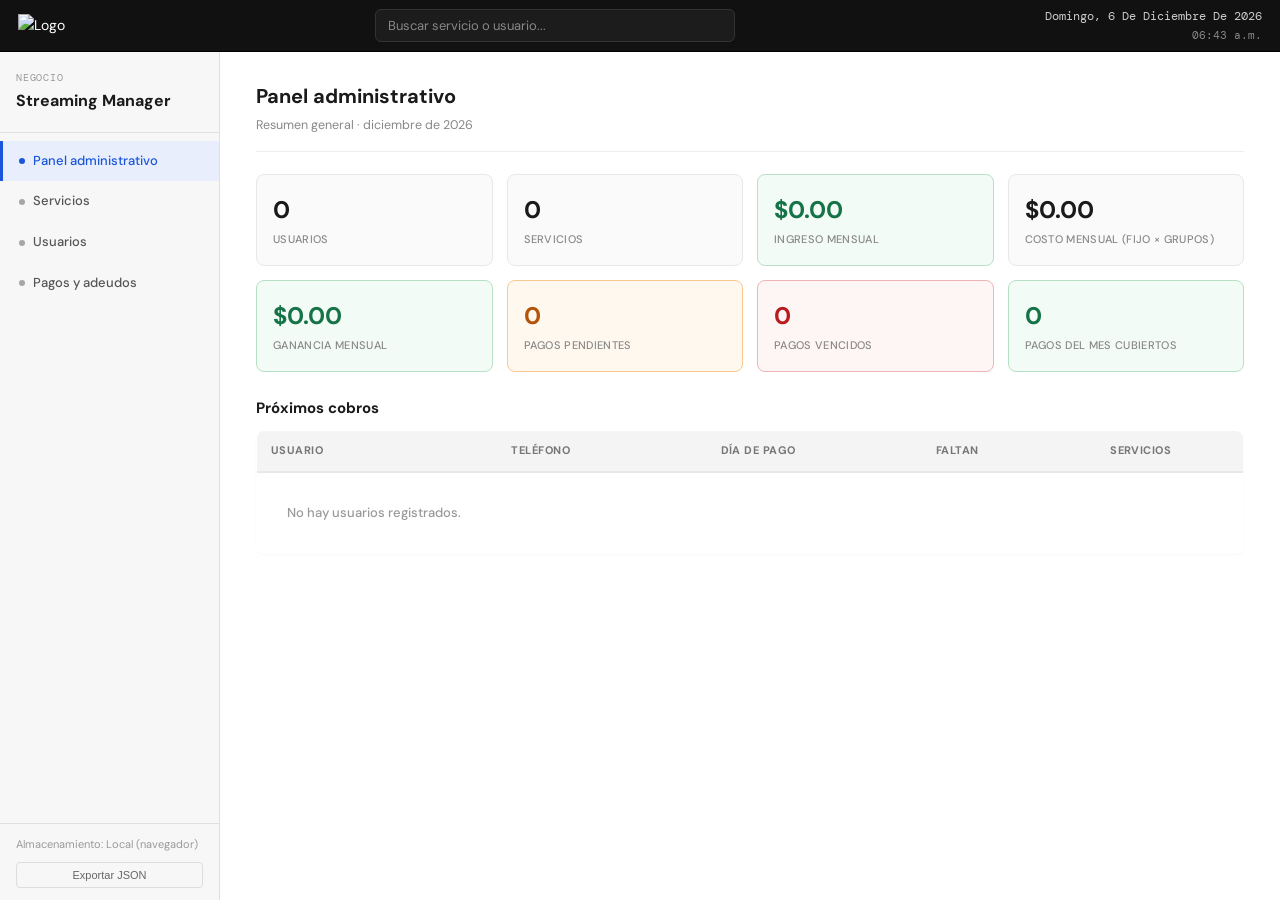
==== commit 91671056: "Update print statement from 'Hello' to 'Goodbye'" ====
--- a/index1.html
+++ b/index1.html
@@ -31,20 +31,26 @@
 .topbar .search-input { width: 100%; max-width: 360px; padding: 7px 12px; border-radius: 6px; border: 1px solid #333; background: #1c1c1c; color: #fff; font-size: 13px; font-family: inherit; }
 .topbar .search-input::placeholder { color: #888; }
 .topbar .search-input:focus { outline: none; border-color: #1a56db; background: #222; }
-
+/* Buscador global
 .search-backdrop { position: fixed; top: 52px; left: 0; right: 0; bottom: 0; background: rgba(0,0,0,.15); backdrop-filter: blur(4px); -webkit-backdrop-filter: blur(4px); z-index: 400; display: none; }
 .search-backdrop.active { display: block; }
 .search-results {
-  position: fixed; top: 52px; left: 0; right: 0; width: 100%;
-  max-height: 0; overflow: hidden;
-  background: #eef0f2; border-bottom: 1px solid #d5d8db;
-  box-shadow: 0 6px 24px rgba(0,0,0,.18); z-index: 401;
-  transition: max-height .25s ease;
-}
-.search-results.active { max-height: 75vh; overflow-y: auto; }
-.sr-topbar { position: sticky; top: 0; background: #e4e7ea; border-bottom: 1px solid #d0d3d6; padding: 14px 24px; display: flex; justify-content: space-between; align-items: center; z-index: 2; }
+  position: fixed; top: 52px; left: 50%; width: 100%; max-width: 1000px;
+  transform: translateX(-50%) scale(.97);
+  max-height: 0; overflow: hidden; opacity: 0;
+  background: #eef0f2; border-radius: 0 0 10px 10px;
+  box-shadow: 0 16px 40px rgba(0,0,0,.22);
+  z-index: 401;
+  transition: max-height .25s ease, opacity .2s ease, transform .2s ease;
+}
+.search-results.active { max-height: 75vh; overflow-y: auto; opacity: 1; transform: translateX(-50%) scale(1); }
+
+.sr-topbar { position: sticky; top: 0; background: #e4e7ea; border-bottom: 1px solid #d0d3d6; padding: 12px 18px; display: flex; justify-content: space-between; align-items: center; gap: 10px; z-index: 2; }
+.sr-topbar .sr-titulo { font-size: 13.5px; font-weight: 700; }
+.sr-topbar .sr-mini-stats { display: flex; gap: 12px; font-size: 11px; color: #666; }
+.sr-topbar .sr-mini-stats b { color: #1a1a1a; }
 .sr-topbar .sr-count { font-size: 12px; color: #777; }
-.sr-close { background: none; border: none; font-size: 18px; color: #777; cursor: pointer; }
+.sr-close { background: none; border: none; font-size: 16px; color: #777; cursor: pointer; flex-shrink: 0; }
 .sr-close:hover { color: #1a1a1a; }
 .sr-group { padding: 16px 24px 6px; font-size: 11px; text-transform: uppercase; letter-spacing: .04em; color: #888; font-weight: 700; }
 .sr-card { margin: 0 24px 18px; border: 1px solid #d9dbde; background: #fbfbfc; padding: 16px 18px; border-radius: 4px; }
@@ -84,6 +90,77 @@
 @media (max-width: 820px) {
   .search-results { width: 100%; }
   .sr-card .sr-mini-grid { grid-template-columns: 1fr; }
+}*/
+/* =========================================================
+   BUSCADOR GLOBAL — ESTILOS
+========================================================= */
+.search-backdrop { position: fixed; top: 52px; left: 0; right: 0; bottom: 0; background: rgba(0,0,0,.15); backdrop-filter: blur(4px); -webkit-backdrop-filter: blur(4px); z-index: 400; display: none; }
+.search-backdrop.active { display: block; }
+
+.search-results {
+  position: fixed; top: 52px; left: 50%; width: 100%; max-width: 850px;
+  transform: translateX(-50%) scale(.97);
+  max-height: 0; overflow: hidden; opacity: 0;
+  background: #eef0f2; border-radius: 0 0 10px 10px;
+  box-shadow: 0 16px 40px rgba(0,0,0,.22);
+  z-index: 401;
+  transition: max-height .25s ease, opacity .2s ease, transform .2s ease;
+}
+.search-results.active { max-height: 75vh; overflow-y: auto; opacity: 1; transform: translateX(-50%) scale(1); }
+
+.sr-topbar { position: sticky; top: 0; background: #e4e7ea; border-bottom: 1px solid #d0d3d6; padding: 12px 18px; display: flex; justify-content: space-between; align-items: center; gap: 10px; z-index: 2; }
+.sr-topbar .sr-titulo { font-size: 13.5px; font-weight: 700; }
+.sr-topbar .sr-mini-stats { display: flex; gap: 12px; font-size: 11px; color: #666; margin-top: 2px; }
+.sr-topbar .sr-mini-stats b { color: #1a1a1a; }
+.sr-topbar .sr-count { font-size: 12px; color: #777; }
+.sr-close { background: none; border: none; font-size: 16px; color: #777; cursor: pointer; flex-shrink: 0; }
+.sr-close:hover { color: #1a1a1a; }
+
+.sr-group { padding: 16px 18px 6px; font-size: 11px; text-transform: uppercase; letter-spacing: .04em; color: #888; font-weight: 700; }
+.sr-card { margin: 0 18px 16px; border: 1px solid #d9dbde; background: #fbfbfc; padding: 16px 18px; border-radius: 6px; }
+.sr-card .sr-card-head { display: flex; justify-content: space-between; align-items: center; margin-bottom: 12px; gap: 10px; }
+.sr-card .sr-card-title { font-size: 15px; font-weight: 700; }
+.sr-stats-row { display: grid; grid-template-columns: repeat(auto-fit, minmax(130px, 1fr)); gap: 10px; margin-bottom: 12px; }
+.sr-stat { background: #f1f2f4; border: 1px solid #dfe1e3; padding: 10px 12px; border-radius: 4px; }
+.sr-stat .n { font-size: 17px; font-weight: 700; color: #1a1a1a; }
+.sr-stat .l { font-size: 10px; color: #888; font-weight: 600; text-transform: uppercase; letter-spacing: .02em; margin-top: 2px; }
+.sr-stat.good { background: #eaf7ee; border-color: #cdebd6; }
+.sr-stat.good .n { color: #157347; }
+.sr-stat.warn { background: #fdf3e3; border-color: #f2ddb2; }
+.sr-stat.warn .n { color: #b45309; }
+.sr-stat.danger { background: #fbe9e9; border-color: #f0c4c4; }
+.sr-stat.danger .n { color: #b91c1c; }
+.sr-subhead { font-size: 11px; text-transform: uppercase; letter-spacing: .03em; color: #888; font-weight: 700; margin-top: 14px; margin-bottom: 4px; }
+.sr-card table { width: 100%; border-collapse: collapse; margin-top: 8px; background: #fff; }
+.sr-card table th { text-align: center; font-size: 10px; text-transform: uppercase; color: #999; padding: 7px 8px; border-bottom: 2px solid #eee; }
+.sr-card table th:first-child { text-align: left; }
+.sr-card table td { padding: 7px 8px; font-size: 12px; border-bottom: 1px solid #f2f2f2; text-align: center; }
+.sr-card table td:first-child { text-align: left; }
+.sr-card table tbody tr:nth-child(even) { background: #fbfbfc; }
+.sr-empty { padding: 30px 24px; color: #999; font-size: 13px; text-align: center; }
+
+/* Bloque de solo-lectura (clave/valor) reutilizado en el buscador */
+.svc-kv-row { display: flex; align-items: baseline; gap: 14px; padding: 8px 0; border-bottom: 1px solid #f4f4f4; }
+.svc-kv-row:last-child { border-bottom: none; }
+.svc-kv-label { flex: 0 0 150px; font-size: 10.5px; text-transform: uppercase; letter-spacing: .05em; color: #999; font-weight: 700; }
+.svc-kv-value { flex: 1; font-size: 13px; color: #1a1a1a; font-weight: 500; word-break: break-word; }
+.svc-kv-value.muted { color: #b3b3b3; font-weight: 400; font-style: italic; }
+
+/* Colapsable de accesos/credenciales */
+.sr-collapse { border: 1px solid #d9dbde; border-radius: 4px; margin-top: 10px; background: #fff; }
+.sr-collapse summary { cursor: pointer; padding: 8px 12px; font-size: 12px; font-weight: 700; color: #555; list-style: none; }
+.sr-collapse summary::-webkit-details-marker { display: none; }
+.sr-collapse summary::before { content: "▸ "; }
+.sr-collapse[open] summary::before { content: "▾ "; }
+
+/* Grid de 2 columnas: control de pagos + historial */
+.sr-2col { display: grid; grid-template-columns: 1fr 1fr; gap: 14px; }
+.sr-2col-box { max-height: 260px; overflow-y: auto; }
+
+@media (max-width: 720px) {
+  .search-results { max-width: 100%; width: 100%; left: 0; transform: none; border-radius: 0 0 10px 10px; }
+  .search-results.active { transform: none; }
+  .sr-2col { grid-template-columns: 1fr; }
 }
 
 /* SIDEBAR PRINCIPAL */
@@ -469,6 +546,11 @@
         <label>Grupos internos</label>
         <div id="gruposInternosContainer"></div>
         <button class="btn btn-outline btn-sm" id="btnAgregarGrupoInterno" style="margin-top:8px;">+ Agregar grupo</button>
+      </div>
+      <div class="form-row" id="svcCampoGlobalRow" style="display:none; margin-top:14px; margin-bottom:0;">
+        <label>Campo global (opcional)</label>
+        <input type="text" id="svcCampoGlobalNombre" placeholder="Ej. Administrador de la cuenta" />
+        <div class="hint">Aplica a todo el servicio (no por grupo). El valor se edita después desde la tabla del dashboard.</div>
       </div>
     </div>
 
@@ -926,7 +1008,8 @@
   servicio.gruposInternos.push({
     id: uid('gpo'),
     nombre: 'Grupo ' + n,
-    cantidadCuentas: cuentasPorGrupo
+    cantidadCuentas: cuentasPorGrupo,
+    campoGlobalValor: ''
   });
   persist().then(() => {
     renderSidebars();
@@ -1052,19 +1135,21 @@
 
     <div class="page-title" style="font-size:15px; margin-bottom:10px;">Grupos internos</div>
     <table>
-      <thead><tr><th>Grupo</th><th>Cuentas totales</th><th>Cuentas usadas</th><th>Ingreso grupo</th><th>Ganancia grupo</th></tr></thead>
+      <thead><tr><th>Grupo</th><th>Cuentas totales</th><th>Cuentas usadas</th><th>Ingreso grupo</th><th>Ganancia grupo</th>${(servicio.tipoGrupo === 'compartido' && servicio.campoGlobal && servicio.campoGlobal.nombre) ? `<th>${servicio.campoGlobal.nombre}</th>` : ''}</tr></thead>
       <tbody>
-        ${grupos.length === 0 ? `<tr class="empty-row"><td colspan="5">Sin grupos. Agrégales desde el modal de edición.</td></tr>` :
+        ${grupos.length === 0 ? `<tr class="empty-row"><td colspan="${(servicio.tipoGrupo === 'compartido' && servicio.campoGlobal && servicio.campoGlobal.nombre) ? 6 : 5}">Sin grupos. Agrégales desde el modal de edición.</td></tr>` :
           grupos.map(g => {
             const usadas = cuentasUsadasEnGrupo(servicio.id, g.id);
             const ingGrupo = ingresoGrupo(servicio.id, g.id);
             const ganGrupo = gananciaGrupo(servicio.id, g.id);
+            const tieneCampoGlobal = servicio.tipoGrupo === 'compartido' && servicio.campoGlobal && servicio.campoGlobal.nombre;
             return `<tr class="grupo-clickable" data-grupo-row="${g.id}" style="cursor:pointer;">
               <td>${g.nombre}</td>
               <td>${g.cantidadCuentas}</td>
               <td>${usadas}</td>
               <td>${money(ingGrupo)}</td>
               <td class="${ganGrupo >= 0 ? 'good' : 'danger'}">${money(ganGrupo)}</td>
+              ${tieneCampoGlobal ? `<td><input type="text" data-campo-global-valor="${g.id}" value="${g.campoGlobalValor || ''}" style="width:100%;" /></td>` : ''}
             </tr>`;
           }).join('')}
       </tbody>
@@ -1090,7 +1175,8 @@
   document.getElementById('btnEditarServicio').addEventListener('click', () => abrirModalServicio(servicio.id));
   document.getElementById('btnEliminarServicio').addEventListener('click', () => eliminarServicio(servicio.id));
   main.querySelectorAll('[data-grupo-row]').forEach(tr => {
-    tr.addEventListener('click', () => {
+    tr.addEventListener('click', (e) => {
+      if (e.target.closest('input')) return;
       grupoInternoSeleccionadoId = tr.dataset.grupoRow;
       renderSidebars();
       renderServicios();
@@ -1098,6 +1184,16 @@
   });
   main.querySelectorAll('[data-user-row]').forEach(tr => {
     tr.addEventListener('click', () => irAUsuario(tr.dataset.userRow));
+  });
+  main.querySelectorAll('[data-campo-global-valor]').forEach(input => {
+    input.addEventListener('click', (e) => e.stopPropagation());
+    input.addEventListener('change', async () => {
+      const grupo = (servicio.gruposInternos || []).find(g => g.id === input.dataset.campoGlobalValor);
+      if (!grupo) return;
+      grupo.campoGlobalValor = input.value;
+      await persist();
+      showToast('Campo actualizado.');
+    });
   });
 }
 
@@ -1159,6 +1255,7 @@
     const grupos = s.gruposInternos || [];
     const cuentasPorGrupo = grupos.length > 0 ? (grupos[0].cantidadCuentas || 1) : 1;
     document.getElementById('svcCuentasPorGrupo').value = cuentasPorGrupo;
+    document.getElementById('svcCampoGlobalNombre').value = (s.campoGlobal && s.campoGlobal.nombre) || '';
     renderGruposInternos(grupos);
     renderCamposPersonalizados(s.camposPersonalizados || []);
   } else {
@@ -1167,6 +1264,7 @@
     document.getElementById('svcPrecio').value = '';
     document.getElementById('svcTipoGrupo').value = 'individual';
     document.getElementById('svcCuentasPorGrupo').value = 1;
+    document.getElementById('svcCampoGlobalNombre').value = '';
     renderGruposInternos([{ id: uid('gpo'), nombre: 'Grupo 1', cantidadCuentas: 1 }]);
     renderCamposPersonalizados([]);
   }
@@ -1180,6 +1278,7 @@
   hint.textContent = tipo === 'compartido'
     ? 'Compartido: el costo fijo se reparte entre todos los grupos (no se multiplica).'
     : 'Individual: el costo fijo se multiplica por cada grupo.';
+  document.getElementById('svcCampoGlobalRow').style.display = tipo === 'compartido' ? '' : 'none';
 }
 
 function renderGruposInternos(grupos) {
@@ -1212,7 +1311,7 @@
   items.forEach(item => {
     const nombre = item.querySelector('[data-grupo-nombre]').value.trim() || 'Grupo';
     const id = item.dataset.grupoId || uid('gpo');
-    grupos.push({ id, nombre, cantidadCuentas: cuentasPorGrupo });
+    grupos.push({ id, nombre, cantidadCuentas: cuentasPorGrupo, campoGlobalValor: '' });
     item.dataset.grupoId = id;
   });
   return grupos;
@@ -1276,6 +1375,7 @@
   const precio = document.getElementById('svcPrecio').value;
   const tipoGrupo = document.getElementById('svcTipoGrupo').value === 'compartido' ? 'compartido' : 'individual';
   const cuentasPorGrupo = Number(document.getElementById('svcCuentasPorGrupo').value) || 1;
+  const campoGlobalNombre = tipoGrupo === 'compartido' ? document.getElementById('svcCampoGlobalNombre').value.trim() : '';
   if (!nombre || costo === '' || precio === '') {
     showToast('Nombre, costo fijo y precio son obligatorios.');
     return;
@@ -1297,8 +1397,13 @@
     s.costoMensual = Number(costo);
     s.precioMensual = Number(precio);
     s.tipoGrupo = tipoGrupo;
+    grupos.forEach(g => {
+      const existente = (s.gruposInternos || []).find(og => og.id === g.id);
+      g.campoGlobalValor = existente ? (existente.campoGlobalValor || '') : '';
+    });
     s.gruposInternos = grupos;
     s.camposPersonalizados = campos;
+    s.campoGlobal = campoGlobalNombre ? { nombre: campoGlobalNombre } : null;
     db.usuarios.forEach(u => {
       u.servicios.forEach(a => {
         if (a.servicioId === editandoServicioId) {
@@ -1320,7 +1425,8 @@
       precioMensual: Number(precio),
       tipoGrupo,
       gruposInternos: grupos,
-      camposPersonalizados: campos
+      camposPersonalizados: campos,
+      campoGlobal: campoGlobalNombre ? { nombre: campoGlobalNombre } : null
     };
     db.servicios.push(newSvc);
   }
@@ -1814,15 +1920,43 @@
 
 function ejecutarBusqueda() {
   const q = buscadorGlobal.value.trim().toLowerCase();
-  if (!q) { cerrarBusqueda(); return; }
+  if (!q || q.length < 2) { cerrarBusqueda(); return; }
 
   const svcs = db.servicios.filter(s => s.nombre.toLowerCase().includes(q));
-  const usrs = db.usuarios.filter(u => u.nombre.toLowerCase().includes(q) || (u.telefono || '').includes(q));
+  const usrs = db.usuarios.filter(u => u.nombre.toLowerCase().includes(q));
   const total = svcs.length + usrs.length;
+
+  let headerHtml;
+  if (total === 1) {
+    if (svcs.length === 1) {
+      const s = svcs[0];
+      const ingreso = ingresoPorServicio(s.id);
+      const ganancia = ingreso - costoTotalServicio(s);
+      headerHtml = `
+        <div>
+          <div class="sr-titulo">${s.nombre}</div>
+          <div class="sr-mini-stats"><span>Ingreso: <b>${money(ingreso)}</b></span><span>Ganancia: <b>${money(ganancia)}</b></span></div>
+        </div>
+        <button class="btn btn-outline btn-sm" data-svc-editar="${s.id}">Editar</button>
+      `;
+    } else {
+      const u = usrs[0];
+      const totalM = u.servicios.reduce((acc, a) => acc + (Number(a.precio) || 0), 0);
+      headerHtml = `
+        <div>
+          <div class="sr-titulo">${u.nombre}</div>
+          <div class="sr-mini-stats"><span>Total: <b>${money(totalM)}</b></span><span>Servicios: <b>${u.servicios.length}</b></span></div>
+        </div>
+        <button class="btn btn-outline btn-sm" data-usr-editar="${u.id}">Editar</button>
+      `;
+    }
+  } else {
+    headerHtml = `<div><strong>Resultados</strong> <span class="sr-count">${total} encontrado(s)</span></div>`;
+  }
 
   let html = `
     <div class="sr-topbar">
-      <div><strong>Resultados</strong> <span class="sr-count">${total} encontrado(s)</span></div>
+      ${headerHtml}
       <button class="sr-close" id="srCloseBtn">✕</button>
     </div>
   `;
@@ -1832,11 +1966,11 @@
   } else {
     if (svcs.length > 0) {
       html += `<div class="sr-group">Servicios (${svcs.length})</div>`;
-      svcs.forEach(s => { html += tarjetaServicioRapida(s); });
+      svcs.forEach(s => { html += tarjetaServicioRapida(s, total === 1); });
     }
     if (usrs.length > 0) {
       html += `<div class="sr-group">Usuarios (${usrs.length})</div>`;
-      usrs.forEach(u => { html += tarjetaUsuarioRapida(u); });
+      usrs.forEach(u => { html += tarjetaUsuarioRapida(u, total === 1); });
     }
   }
 
@@ -1847,7 +1981,8 @@
   searchResults.classList.add('active');
 }
 
-function tarjetaServicioRapida(s) {
+/* ---- Tarjeta de servicio (solo lectura) ---- */
+function tarjetaServicioRapida(s, ocultarTitulo) {
   const totalCuentas = totalCuentasServicio(s);
   const costoTotal = costoTotalServicio(s);
   const ingreso = ingresoPorServicio(s.id);
@@ -1855,25 +1990,23 @@
 
   return `
     <div class="sr-card" data-servicio-card="${s.id}">
+      ${ocultarTitulo ? '' : `
       <div class="sr-card-head">
         <span class="sr-card-title">${s.nombre}</span>
-        <div class="tbl-actions">
-          <button class="btn btn-outline btn-sm" data-svc-save="${s.id}">Guardar</button>
-          <button class="btn btn-danger btn-sm" data-svc-del="${s.id}">Eliminar</button>
-        </div>
-      </div>
+        <button class="btn btn-outline btn-sm" data-svc-editar="${s.id}">Editar</button>
+      </div>`}
       <div class="sr-stats-row">
         <div class="sr-stat good"><div class="n">${money(ingreso)}</div><div class="l">Ingreso mensual</div></div>
         <div class="sr-stat ${ganancia >= 0 ? 'good' : 'danger'}"><div class="n">${money(ganancia)}</div><div class="l">Ganancia neta</div></div>
         <div class="sr-stat"><div class="n">${totalCuentas}</div><div class="l">Cuentas totales</div></div>
         <div class="sr-stat"><div class="n">${(s.gruposInternos || []).length}</div><div class="l">Grupos</div></div>
       </div>
-      <div class="sr-mini-grid">
-        <div class="sr-field"><label>Nombre</label><input type="text" data-svc-field="nombre" value="${s.nombre}" /></div>
-        <div class="sr-field"><label>Costo fijo mensual</label><input type="number" min="0" step="0.01" data-svc-field="costoMensual" value="${s.costoMensual}" /></div>
-        <div class="sr-field"><label>Precio por usuario</label><input type="number" min="0" step="0.01" data-svc-field="precioMensual" value="${s.precioMensual}" /></div>
-        <div class="sr-field"><label>Cuentas por grupo</label><input type="number" min="1" step="1" data-svc-field="cuentasPorGrupo" value="${(s.gruposInternos && s.gruposInternos.length > 0) ? s.gruposInternos[0].cantidadCuentas : 1}" /></div>
-      </div>
+      <div class="svc-kv" style="padding:0;">
+        <div class="svc-kv-row"><span class="svc-kv-label">Costo fijo mensual</span><span class="svc-kv-value">${money(s.costoMensual)}</span></div>
+        <div class="svc-kv-row"><span class="svc-kv-label">Precio por usuario</span><span class="svc-kv-value">${money(s.precioMensual)}</span></div>
+        <div class="svc-kv-row"><span class="svc-kv-label">Cuentas por grupo</span><span class="svc-kv-value">${(s.gruposInternos && s.gruposInternos.length > 0) ? s.gruposInternos[0].cantidadCuentas : 1}</span></div>
+      </div>
+      ${ocultarTitulo ? '' : `
       <div style="margin-top:8px;">
         <div class="sr-subhead">Grupos internos</div>
         <div style="display:flex;flex-wrap:wrap;gap:6px;">
@@ -1885,12 +2018,13 @@
             ${(s.camposPersonalizados || []).map(c => `<span class="badge badge-neutral">${c}</span>`).join('') || '<span style="font-size:12px;color:#999;">Sin campos</span>'}
           </div>
         </div>
-      </div>
+      </div>`}
     </div>
   `;
 }
 
-function tarjetaUsuarioRapida(u) {
+/* ---- Tarjeta de usuario (solo lectura) ---- */
+function tarjetaUsuarioRapida(u, ocultarTitulo) {
   const total = u.servicios.reduce((acc, a) => acc + (Number(a.precio) || 0), 0);
   const periodo = periodoActual();
   const hoyDia = new Date().getDate();
@@ -1904,95 +2038,69 @@
     else pendientes++;
   });
 
-  // Unión de campos personalizados de todos los servicios del usuario
-  const camposUnion = [];
-  u.servicios.forEach(a => {
-    const svc = db.servicios.find(x => x.id === a.servicioId);
-    (svc?.camposPersonalizados || []).forEach(c => { if (!camposUnion.includes(c)) camposUnion.push(c); });
-  });
-
   return `
     <div class="sr-card" data-usuario-card="${u.id}">
+      ${ocultarTitulo ? '' : `
       <div class="sr-card-head">
         <span class="sr-card-title">${u.nombre}</span>
-        <div class="tbl-actions">
-          <button class="btn btn-outline btn-sm" data-usr-save="${u.id}">Guardar</button>
-          <button class="btn btn-danger btn-sm" data-usr-del="${u.id}">Eliminar</button>
-        </div>
-      </div>
+        <button class="btn btn-outline btn-sm" data-usr-editar="${u.id}">Editar</button>
+      </div>`}
       <div class="sr-stats-row">
         <div class="sr-stat good"><div class="n">${money(total)}</div><div class="l">Total mensual</div></div>
         <div class="sr-stat"><div class="n">${u.servicios.length}</div><div class="l">Servicios</div></div>
         <div class="sr-stat ${pagados > 0 ? 'good' : ''}"><div class="n">${pagados}</div><div class="l">Pagados</div></div>
         <div class="sr-stat ${vencidos > 0 ? 'danger' : (pendientes > 0 ? 'warn' : '')}"><div class="n">${vencidos + pendientes}</div><div class="l">Por cobrar</div></div>
       </div>
-      <div class="sr-mini-grid">
-        <div class="sr-field"><label>Nombre</label><input type="text" data-usr-field="nombre" value="${u.nombre}" /></div>
-        <div class="sr-field"><label>Teléfono</label><input type="text" data-usr-field="telefono" value="${u.telefono || ''}" /></div>
-        <div class="sr-field"><label>Día de pago</label><input type="number" min="1" max="31" data-usr-field="diaPago" value="${u.diaPago}" /></div>
+      <div class="svc-kv" style="padding:0;">
+        <div class="svc-kv-row"><span class="svc-kv-label">Teléfono</span><span class="svc-kv-value${u.telefono ? '' : ' muted'}">${u.telefono || 'Sin especificar'}</span></div>
+        <div class="svc-kv-row"><span class="svc-kv-label">Día de pago</span><span class="svc-kv-value">${u.diaPago}</span></div>
       </div>
 
       ${u.servicios.length > 0 ? `
       <details class="sr-collapse" data-usr-servicios-tabla="${u.id}">
         <summary>Accesos y credenciales (${u.servicios.length})</summary>
-        ${u.servicios.map((a, idx) => {
+        ${u.servicios.map((a) => {
           const svc = db.servicios.find(x => x.id === a.servicioId);
+          const grupo = svc ? (svc.gruposInternos || []).find(g => g.id === a.grupoInternoId) : null;
           const camposPersonalizados = a.valoresPersonalizados || {};
           const svcCampos = svc?.camposPersonalizados || [];
           return `
             <div style="padding:10px 12px; border-top:1px solid #eee;">
-              <div style="font-size:12px; font-weight:700; color:#555; margin-bottom:4px;">${svc ? svc.nombre : '?'}</div>
-              <table>
-                <thead><tr>
-                  <th>Grupo</th><th>Precio</th>
-                  ${svcCampos.map(c => `<th>${c}</th>`).join('')}
-                </tr></thead>
-                <tbody>
-                  <tr data-asig-idx="${idx}">
-                    <td>
-                      <select data-asig-field="grupoInternoId">
-                        <option value="">—</option>
-                        ${svc && svc.gruposInternos ? svc.gruposInternos.map(g => `<option value="${g.id}" ${a.grupoInternoId===g.id?'selected':''}>${g.nombre}</option>`).join('') : ''}
-                      </select>
-                    </td>
-                    <td><input type="number" min="0" step="0.01" data-asig-field="precio" value="${a.precio}" /></td>
-                    ${svcCampos.map(c => `<td><input type="text" data-asig-campo="${c}" value="${camposPersonalizados[c] || ''}" /></td>`).join('')}
-                  </tr>
-                </tbody>
-              </table>
+              <div style="font-size:12px; font-weight:700; color:#555; margin-bottom:6px;">${svc ? svc.nombre : '?'}</div>
+              <div class="svc-kv" style="padding:0;">
+                <div class="svc-kv-row"><span class="svc-kv-label">Grupo</span><span class="svc-kv-value">${grupo ? grupo.nombre : '—'}</span></div>
+                <div class="svc-kv-row"><span class="svc-kv-label">Precio</span><span class="svc-kv-value">${money(a.precio)}</span></div>
+                ${svcCampos.map(c => `<div class="svc-kv-row"><span class="svc-kv-label">${c}</span><span class="svc-kv-value${camposPersonalizados[c] ? '' : ' muted'}">${camposPersonalizados[c] || 'Sin especificar'}</span></div>`).join('')}
+              </div>
             </div>
           `;
         }).join('')}
+        <div style="padding:10px 12px; border-top:1px solid #eee;">
+          <button class="btn btn-outline btn-sm" data-usr-editar="${u.id}">Editar accesos</button>
+        </div>
       </details>
       ` : `<div style="font-size:11.5px; color:#999; margin-top:6px;">Sin servicios asociados.</div>`}
 
       ${u.servicios.length > 0 ? `
       <div class="sr-2col" style="margin-top:14px;">
         <div>
-          <div class="sr-subhead">Control de pagos · ${periodo}</div>
+          <div class="sr-subhead">Control de pagos</div>
           <div class="sr-2col-box">
             <table>
-              <thead><tr><th>Servicio</th><th>Monto</th><th>Estado</th><th>Acción</th></tr></thead>
+              <thead><tr><th>Periodo</th><th>Total</th><th>Estado</th><th>Acción</th></tr></thead>
               <tbody>
-                ${u.servicios.map(a => {
-                  const svc = db.servicios.find(x => x.id === a.servicioId);
-                  const pago = pagoRegistrado(u.id, a.servicioId, periodo);
-                  let estado = pago ? 'pagado' : (u.diaPago && hoyDia > Number(u.diaPago) ? 'vencido' : 'pendiente');
-                  const badge = estado === 'pagado' ? '<span class="badge badge-ok">Pagado</span>'
-                    : estado === 'vencido' ? '<span class="badge badge-danger">Vencido</span>'
-                    : '<span class="badge badge-warn">Pendiente</span>';
-                  return `
-                    <tr>
-                      <td>${svc ? svc.nombre : '?'}</td>
-                      <td>${money(a.precio)}</td>
-                      <td>${badge}</td>
-                      <td>${estado === 'pagado'
-                        ? `<button class="btn btn-outline btn-sm" data-unpay="${u.id}|${a.servicioId}">Desmarcar</button>`
-                        : `<button class="btn btn-primary btn-sm" data-pay="${u.id}|${a.servicioId}|${a.precio}">Pagar</button>`}
-                      </td>
-                    </tr>
-                  `;
-                }).join('')}
+                <tr>
+                  <td>${periodo}</td>
+                  <td>${money(total)}</td>
+                  <td>${pagados === u.servicios.length
+                    ? '<span class="badge badge-ok">Pagado</span>'
+                    : (vencidos > 0 ? '<span class="badge badge-danger">Vencido</span>' : '<span class="badge badge-warn">Pendiente</span>')}
+                  </td>
+                  <td>${pagados === u.servicios.length
+                    ? `<button class="btn btn-outline btn-sm" data-unpay-all="${u.id}">Desmarcar</button>`
+                    : `<button class="btn btn-primary btn-sm" data-pay-all="${u.id}">Marcar pagado</button>`}
+                  </td>
+                </tr>
               </tbody>
             </table>
           </div>
@@ -2000,16 +2108,20 @@
         <div>
           <div class="sr-subhead">Historial de pagos</div>
           <div class="sr-2col-box">
-            ${historial.length === 0 ? `<div class="sr-empty" style="padding:14px;">Sin pagos aún.</div>` : `
-            <table>
-              <thead><tr><th>Periodo</th><th>Servicio</th><th>Monto</th><th>Fecha</th></tr></thead>
-              <tbody>
-                ${historial.map(p => {
-                  const svc = db.servicios.find(x => x.id === p.servicioId);
-                  return `<tr><td>${p.periodo}</td><td>${svc ? svc.nombre : '?'}</td><td>${money(p.monto)}</td><td>${new Date(p.fecha).toLocaleDateString('es-MX')}</td></tr>`;
-                }).join('')}
-              </tbody>
-            </table>`}
+            ${(() => {
+              const porPeriodo = {};
+              historial.forEach(p => { porPeriodo[p.periodo] = (porPeriodo[p.periodo] || 0) + (Number(p.monto) || 0); });
+              const periodos = Object.keys(porPeriodo).sort((a, b) => b.localeCompare(a));
+              if (periodos.length === 0) return `<div class="sr-empty" style="padding:14px;">Sin pagos aún.</div>`;
+              return `
+                <table>
+                  <thead><tr><th>Periodo</th><th>Total pagado</th></tr></thead>
+                  <tbody>
+                    ${periodos.map(p => `<tr><td>${p}</td><td>${money(porPeriodo[p])}</td></tr>`).join('')}
+                  </tbody>
+                </table>
+              `;
+            })()}
           </div>
         </div>
       </div>
@@ -2018,94 +2130,51 @@
   `;
 }
 
+/* ---- Eventos de las tarjetas del dropdown ---- */
 function enlazarTarjetasRapidas() {
-  searchResults.querySelectorAll('[data-svc-save]').forEach(btn => {
+  searchResults.querySelectorAll('[data-svc-editar]').forEach(btn => {
+    btn.addEventListener('click', () => {
+      cerrarBusqueda();
+      buscadorGlobal.value = '';
+      vistaActual = 'servicios';
+      servicioSeleccionadoId = btn.dataset.svcEditar;
+      document.querySelectorAll('#navMain .nav-item').forEach(x => x.classList.remove('active'));
+      document.querySelector('#navMain [data-vista="servicios"]').classList.add('active');
+      render();
+    });
+  });
+
+  searchResults.querySelectorAll('[data-usr-editar]').forEach(btn => {
+    btn.addEventListener('click', () => {
+      cerrarBusqueda();
+      buscadorGlobal.value = '';
+      irAUsuario(btn.dataset.usrEditar);
+    });
+  });
+
+  searchResults.querySelectorAll('[data-pay-all]').forEach(btn => {
     btn.addEventListener('click', async () => {
-      const id = btn.dataset.svcSave;
-      const s = db.servicios.find(x => x.id === id);
-      const card = searchResults.querySelector(`[data-servicio-card="${id}"]`);
-      let cuentasPorGrupo = 1;
-      card.querySelectorAll('[data-svc-field]').forEach(inp => {
-        const field = inp.dataset.svcField;
-        if (field === 'nombre') {
-          s[field] = inp.value.trim();
-        } else if (field === 'cuentasPorGrupo') {
-          cuentasPorGrupo = Number(inp.value) || 1;
-        } else {
-          s[field] = Number(inp.value);
+      const u = db.usuarios.find(x => x.id === btn.dataset.payAll);
+      if (!u) return;
+      const periodo = periodoActual();
+      u.servicios.forEach(s => {
+        if (!pagoRegistrado(u.id, s.servicioId, periodo)) {
+          db.pagos.push({ id: uid('pago'), usuarioId: u.id, servicioId: s.servicioId, periodo, monto: Number(s.precio) || 0, fecha: new Date().toISOString(), estado: 'pagado' });
         }
       });
-      if (s.gruposInternos) {
-        s.gruposInternos.forEach(g => g.cantidadCuentas = cuentasPorGrupo);
-      }
-      await persist();
-      showToast('Servicio actualizado.');
-      if (vistaActual === 'servicios' || vistaActual === 'dashboard' || vistaActual === 'pagos') render();
-      ejecutarBusqueda();
-    });
-  });
-  searchResults.querySelectorAll('[data-svc-del]').forEach(btn => {
-    btn.addEventListener('click', () => {
-      const id = btn.dataset.svcDel;
-      eliminarServicio(id);
-      setTimeout(ejecutarBusqueda, 0);
-    });
-  });
-  searchResults.querySelectorAll('[data-usr-save]').forEach(btn => {
-    btn.addEventListener('click', async () => {
-      const id = btn.dataset.usrSave;
-      const u = db.usuarios.find(x => x.id === id);
-      const card = searchResults.querySelector(`[data-usuario-card="${id}"]`);
-      card.querySelectorAll('[data-usr-field]').forEach(inp => {
-        const field = inp.dataset.usrField;
-        u[field] = (field === 'diaPago') ? Number(inp.value) : inp.value.trim();
-      });
-      card.querySelectorAll('tr[data-asig-idx]').forEach(tr => {
-        const idx = Number(tr.dataset.asigIdx);
-        tr.querySelectorAll('[data-asig-field]').forEach(inp => {
-          const field = inp.dataset.asigField;
-          if (field === 'grupoInternoId') {
-            u.servicios[idx][field] = inp.value || null;
-          } else if (field === 'precio') {
-            u.servicios[idx][field] = Number(inp.value);
-          } else {
-            u.servicios[idx][field] = inp.value;
-          }
-        });
-        tr.querySelectorAll('[data-asig-campo]').forEach(inp => {
-          const campo = inp.dataset.asigCampo;
-          if (!u.servicios[idx].valoresPersonalizados) u.servicios[idx].valoresPersonalizados = {};
-          u.servicios[idx].valoresPersonalizados[campo] = inp.value.trim();
-        });
-      });
-      await persist();
-      showToast('Usuario actualizado.');
-      if (vistaActual === 'usuarios' || vistaActual === 'dashboard' || vistaActual === 'pagos') render();
-      ejecutarBusqueda();
-    });
-  });
-  searchResults.querySelectorAll('[data-usr-del]').forEach(btn => {
-    btn.addEventListener('click', () => {
-      const id = btn.dataset.usrDel;
-      eliminarUsuario(id);
-      setTimeout(ejecutarBusqueda, 0);
-    });
-  });
-  searchResults.querySelectorAll('[data-pay]').forEach(btn => {
-    btn.addEventListener('click', async () => {
-      const [usuarioId, servicioId, monto] = btn.dataset.pay.split('|');
-      db.pagos.push({ id: uid('pago'), usuarioId, servicioId, periodo: periodoActual(), monto: Number(monto), fecha: new Date().toISOString(), estado: 'pagado' });
       await persist();
       showToast('Pago registrado.');
       if (vistaActual === 'dashboard' || vistaActual === 'pagos') render();
       ejecutarBusqueda();
     });
   });
-  searchResults.querySelectorAll('[data-unpay]').forEach(btn => {
+
+  searchResults.querySelectorAll('[data-unpay-all]').forEach(btn => {
     btn.addEventListener('click', async () => {
-      const [usuarioId, servicioId] = btn.dataset.unpay.split('|');
+      const u = db.usuarios.find(x => x.id === btn.dataset.unpayAll);
+      if (!u) return;
       const periodo = periodoActual();
-      db.pagos = db.pagos.filter(p => !(p.usuarioId === usuarioId && p.servicioId === servicioId && p.periodo === periodo));
+      db.pagos = db.pagos.filter(p => !(p.usuarioId === u.id && p.periodo === periodo));
       await persist();
       showToast('Pago desmarcado.');
       if (vistaActual === 'dashboard' || vistaActual === 'pagos') render();
@@ -2115,7 +2184,7 @@
 }
 
 buscadorGlobal.addEventListener('input', ejecutarBusqueda);
-buscadorGlobal.addEventListener('focus', () => { if (buscadorGlobal.value.trim()) ejecutarBusqueda(); });
+buscadorGlobal.addEventListener('focus', () => { if (buscadorGlobal.value.trim().length >= 2) ejecutarBusqueda(); });
 searchBackdrop.addEventListener('click', cerrarBusqueda);
 document.addEventListener('keydown', e => { if (e.key === 'Escape') cerrarBusqueda(); });
 
